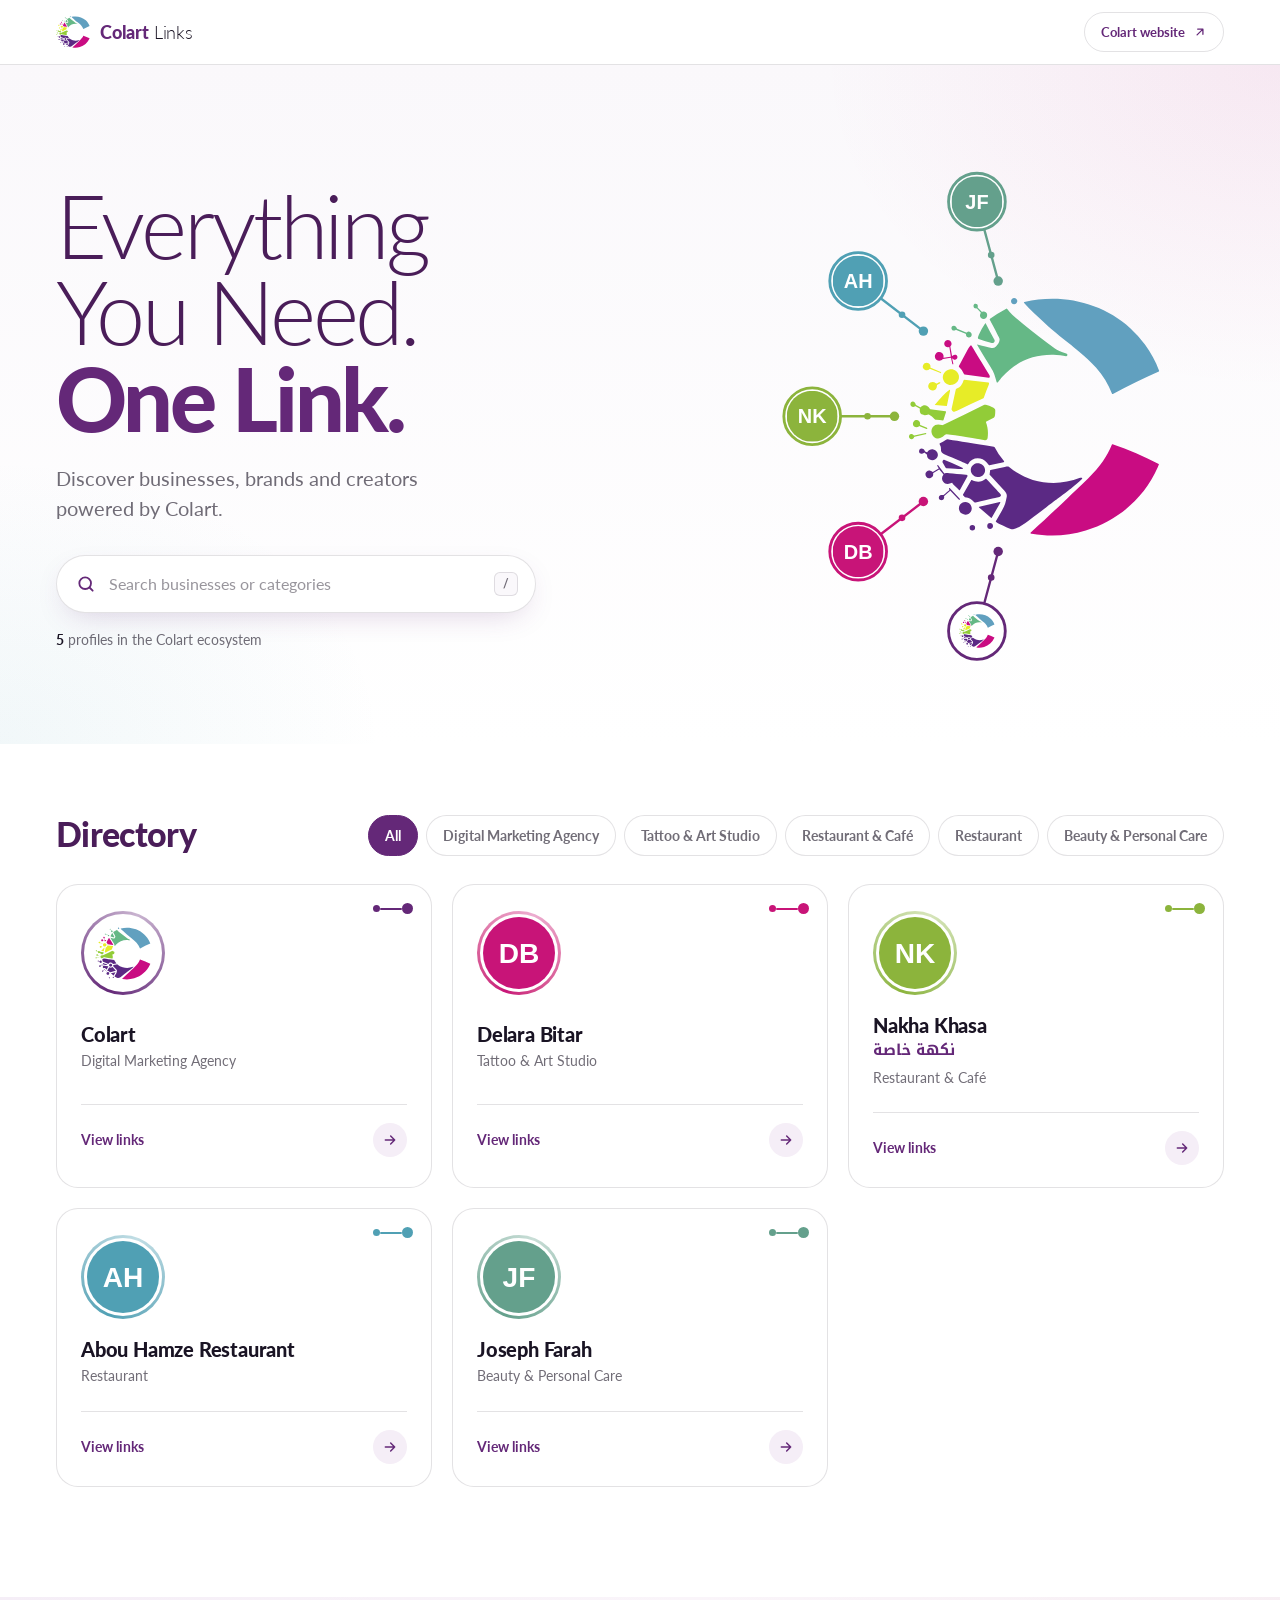
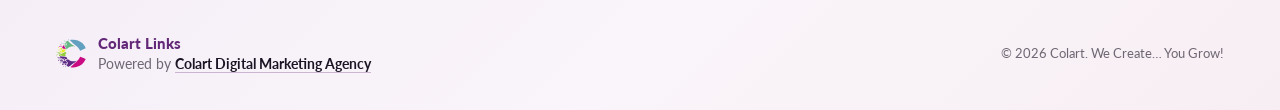
==== index.html @ f3c53eca "Add files via upload" ====
<!DOCTYPE html>
<html lang="en">
<head>
  <meta charset="UTF-8">
  <meta name="viewport" content="width=device-width, initial-scale=1, viewport-fit=cover">
  <title>Colart Links | Everything You Need. One Link.</title>
  <meta name="description" content="Discover businesses, brands and creators powered by Colart. One link for every profile in the Colart ecosystem.">
  <meta name="theme-color" content="#642878">
  <link rel="canonical" href="https://links.colartdigitalmarketingagency.com/">

  <meta property="og:type" content="website">
  <meta property="og:site_name" content="Colart Links">
  <meta property="og:title" content="Colart Links | Everything You Need. One Link.">
  <meta property="og:description" content="Discover businesses, brands and creators powered by Colart.">
  <meta property="og:url" content="https://links.colartdigitalmarketingagency.com/">
  <meta property="og:image" content="https://links.colartdigitalmarketingagency.com/assets/favicon.png">
  <meta name="twitter:card" content="summary">

  <link rel="icon" type="image/png" href="assets/favicon.png">
  <link rel="apple-touch-icon" href="assets/favicon.png">

  <link rel="preconnect" href="https://fonts.googleapis.com">
  <link rel="preconnect" href="https://fonts.gstatic.com" crossorigin>
  <link href="https://fonts.googleapis.com/css2?family=Lato:wght@300;400;700;900&family=Noto+Kufi+Arabic:wght@400;700&display=swap" rel="stylesheet">
  <link rel="stylesheet" href="links.css">
</head>
<body>

  <header class="site-header">
    <div class="wrap">
      <a class="brand" href="./" aria-label="Colart Links home">
        <img src="assets/colart-mark.svg" alt="" width="34" height="32">
        <span class="brand-name"><b>Colart</b> <span>Links</span></span>
      </a>
      <a class="header-link" href="https://colartdigitalmarketingagency.com" target="_blank" rel="noopener">
        <span><span class="long">Colart </span>website</span>
        <svg viewBox="0 0 24 24" fill="none" stroke="currentColor" stroke-width="2.2" stroke-linecap="round" stroke-linejoin="round" aria-hidden="true"><path d="M7 17 17 7M8 7h9v9"/></svg>
      </a>
    </div>
  </header>

  <main>
    <section class="hero">
      <div class="wrap">
        <div>
          <h1 class="hero-title"><span>Everything</span> <span>You Need.</span> <strong>One Link.</strong></h1>
          <p class="hero-sub">Discover businesses, brands and creators powered by Colart.</p>

          <form class="search" role="search" onsubmit="return false">
            <label for="q" class="sr-only">Search profiles</label>
            <svg viewBox="0 0 24 24" fill="none" stroke="currentColor" stroke-width="2.2" stroke-linecap="round" aria-hidden="true"><circle cx="11" cy="11" r="7"/><path d="m20 20-3.5-3.5"/></svg>
            <input id="q" type="search" placeholder="Search businesses or categories" autocomplete="off" spellcheck="false" enterkeyhint="go" aria-controls="grid">
            <kbd aria-hidden="true">/</kbd>
          </form>
          <p class="hero-count" id="count"></p>
        </div>

        <div class="eco" id="eco" aria-hidden="true"></div>
      </div>
    </section>

    <section class="directory" aria-labelledby="dir-title">
      <div class="wrap">
        <div class="dir-head">
          <h2 id="dir-title">Directory</h2>
          <div class="filters" id="filters" role="group" aria-label="Filter by category"></div>
        </div>

        <ul class="grid" id="grid"></ul>

        <div class="empty" id="empty">
          <p>No profiles match <span id="empty-term"></span>.</p>
          <p>Try a business name, a person, or a category like “Restaurant”.</p>
          <button type="button" id="clear">Show all profiles</button>
        </div>
        <p class="sr-only" role="status" aria-live="polite" id="status"></p>

        <noscript><p>Turn on JavaScript to browse the Colart Links directory.</p></noscript>
      </div>
    </section>
  </main>

  <footer class="site-footer">
    <div class="wrap">
      <div class="foot-brand">
        <img src="assets/colart-mark.svg" alt="" width="30" height="29" loading="lazy">
        <p><b>Colart Links</b>Powered by <a href="https://colartdigitalmarketingagency.com" target="_blank" rel="noopener">Colart Digital Marketing Agency</a></p>
      </div>
      <p class="foot-copy">© <span id="year">2026</span> Colart. We Create… You Grow!</p>
    </div>
  </footer>

  <script src="clients.js"></script>
  <script src="links.js"></script>
</body>
</html>
---- links.css ----
/* ===========================================
   COLART LINKS
   links.colartdigitalmarketingagency.com
   Built on the Colart brand tokens (style.css)
=========================================== */

/* 1. TOKENS & RESET ======================= */
:root {
  --purple:     #642878;
  --purple-dk:  #4a1d59;
  --magenta:    #c81478;
  --magenta-lt: #e64497;
  --teal:       #50a0b4;
  --mint:       #64a08c;
  --lime:       #8cb43c;
  --yellow:     #dcdc3c;

  --ink:      #1a1424;
  --bg:       #ffffff;
  --bg-soft:  #faf8fb;
  --tint:     #f5eef7;
  --line:     rgba(26, 20, 36, .12);
  --muted:    rgba(26, 20, 36, .62);

  --font: 'Lato', 'Noto Kufi Arabic', system-ui, -apple-system, 'Segoe UI', sans-serif;
  --ease: cubic-bezier(.2, .7, .2, 1);
  --wrap: 1240px;
  --gutter: clamp(20px, 5vw, 36px);
}

*, *::before, *::after { margin: 0; padding: 0; box-sizing: border-box; }
html { -webkit-text-size-adjust: 100%; }
body {
  font-family: var(--font);
  font-weight: 400;
  line-height: 1.55;
  color: var(--ink);
  background: var(--bg);
  -webkit-font-smoothing: antialiased;
  -moz-osx-font-smoothing: grayscale;
  min-height: 100vh;
  display: flex;
  flex-direction: column;
}
main { flex: 1; }
a { color: inherit; text-decoration: none; }
img, svg { display: block; max-width: 100%; }
button, input { font: inherit; color: inherit; }
:focus-visible { outline: 3px solid var(--magenta); outline-offset: 3px; border-radius: 6px; }
.sr-only {
  position: absolute; width: 1px; height: 1px; padding: 0; margin: -1px;
  overflow: hidden; clip: rect(0 0 0 0); white-space: nowrap; border: 0;
}
.wrap { width: 100%; max-width: var(--wrap); margin: 0 auto; padding: 0 var(--gutter); }

/* 2. HEADER =============================== */
.site-header {
  position: sticky;
  top: 0;
  z-index: 20;
  background: rgba(255, 255, 255, .88);
  backdrop-filter: blur(14px);
  -webkit-backdrop-filter: blur(14px);
  border-bottom: 1px solid var(--line);
}
.site-header .wrap {
  display: flex;
  align-items: center;
  justify-content: space-between;
  height: 64px;
}
.brand { display: inline-flex; align-items: center; gap: 10px; }
.brand img { width: 34px; height: auto; transition: transform .5s var(--ease); }
.brand:hover img { transform: rotate(-8deg) scale(1.06); }
.brand-name { font-size: 18px; letter-spacing: -.01em; line-height: 1; color: var(--purple); }
.brand-name b { font-weight: 900; }
.brand-name span { font-weight: 300; color: var(--ink); }

.header-link {
  display: inline-flex;
  align-items: center;
  gap: 8px;
  padding: 9px 16px;
  border-radius: 999px;
  border: 1px solid var(--line);
  font-size: 13px;
  font-weight: 700;
  color: var(--purple);
  transition: background .3s, color .3s, border-color .3s;
}
.header-link:hover { background: var(--purple); border-color: var(--purple); color: #fff; }
.header-link svg { width: 14px; height: 14px; }
@media (max-width: 480px) { .header-link .long { display: none; } }

/* 3. HERO ================================= */
.hero {
  position: relative;
  overflow: hidden;
  padding: clamp(44px, 8vw, 96px) 0 clamp(36px, 6vw, 72px);
  background:
    radial-gradient(60% 80% at 100% 0%, rgba(200, 20, 120, .07) 0%, transparent 60%),
    radial-gradient(50% 70% at 0% 100%, rgba(80, 160, 180, .08) 0%, transparent 60%),
    linear-gradient(180deg, var(--bg-soft) 0%, #fff 100%);
}
.hero .wrap {
  display: grid;
  grid-template-columns: 1fr;
  gap: 40px;
  align-items: center;
}
@media (min-width: 900px) {
  .hero .wrap { grid-template-columns: 1.1fr 1fr; gap: 56px; }
}

.hero-title {
  font-weight: 300;
  font-size: clamp(40px, 7.4vw, 88px);
  line-height: .98;
  letter-spacing: -.035em;
  color: var(--purple-dk);
}
.hero-title span { display: block; }
.hero-title strong { font-weight: 900; color: var(--purple); display: block; }
.hero-sub {
  margin-top: 22px;
  font-size: clamp(17px, 2.1vw, 20px);
  line-height: 1.5;
  color: var(--muted);
  max-width: 34ch;
}

/* Search */
.search {
  position: relative;
  margin-top: 32px;
  max-width: 480px;
}
.search svg {
  position: absolute;
  left: 20px; top: 50%;
  width: 20px; height: 20px;
  transform: translateY(-50%);
  color: var(--purple);
  pointer-events: none;
}
.search input {
  width: 100%;
  height: 58px;
  padding: 0 56px 0 52px;
  border-radius: 999px;
  border: 1.5px solid var(--line);
  background: #fff;
  font-size: 16px;
  box-shadow: 0 10px 30px -12px rgba(100, 40, 120, .25);
  transition: border-color .3s, box-shadow .3s;
  -webkit-appearance: none;
  appearance: none;
}
.search input::placeholder { color: rgba(26, 20, 36, .45); }
.search input:focus { outline: none; border-color: var(--purple); box-shadow: 0 0 0 4px rgba(100, 40, 120, .12); }
.search input::-webkit-search-cancel-button { display: none; }
.search kbd {
  position: absolute;
  right: 18px; top: 50%;
  transform: translateY(-50%);
  font: 700 12px/1 var(--font);
  color: var(--muted);
  border: 1px solid var(--line);
  border-radius: 6px;
  padding: 5px 8px;
  background: var(--bg-soft);
}
.search input:focus ~ kbd, .search input:not(:placeholder-shown) ~ kbd { display: none; }
@media (hover: none) { .search kbd { display: none; } .search input { padding-right: 20px; } }

.hero-count { margin-top: 16px; font-size: 14px; color: var(--muted); }
.hero-count b { color: var(--ink); }

/* Ecosystem visual (desktop only — keeps mobile light and fast) */
.eco { display: none; }
@media (min-width: 900px) {
  .eco { display: block; width: 100%; max-width: 560px; justify-self: end; }
}
.eco svg { width: 100%; height: auto; overflow: visible; }
.eco .eco-line { fill: none; stroke-width: 2.5; stroke-linecap: round; }
.eco .eco-dot { stroke: none; }
.eco .eco-node circle { fill: #fff; stroke-width: 3; transition: transform .4s var(--ease); }
.eco .eco-node text { font: 900 17px var(--font); text-anchor: middle; dominant-baseline: central; }
.eco .eco-node { cursor: pointer; transform-box: fill-box; transform-origin: center; transition: transform .4s var(--ease); }
.eco .eco-node:hover { transform: scale(1.12); }

@media (prefers-reduced-motion: no-preference) {
  .eco .eco-line { stroke-dasharray: var(--len); stroke-dashoffset: var(--len); animation: draw .9s var(--ease) forwards; animation-delay: var(--d); }
  .eco .eco-dot, .eco .eco-node { opacity: 0; animation: pop .5s var(--ease) forwards; animation-delay: calc(var(--d) + .55s); }
  .eco .eco-mark { animation: markIn 1s var(--ease) both; transform-origin: center; transform-box: fill-box; }
}
@keyframes draw { to { stroke-dashoffset: 0; } }
@keyframes pop  { from { opacity: 0; transform: scale(.4); } to { opacity: 1; transform: scale(1); } }
@keyframes markIn { from { opacity: 0; transform: rotate(-12deg) scale(.92); } to { opacity: 1; transform: none; } }

/* 4. DIRECTORY ============================ */
.directory { padding: clamp(36px, 6vw, 64px) 0 clamp(64px, 9vw, 110px); }
.dir-head {
  display: flex;
  flex-wrap: wrap;
  align-items: flex-end;
  justify-content: space-between;
  gap: 16px 24px;
  margin-bottom: 24px;
}
.dir-head h2 {
  font-size: clamp(26px, 3.4vw, 34px);
  font-weight: 900;
  letter-spacing: -.02em;
  color: var(--purple-dk);
}

/* Category filters — generated from data */
.filters {
  display: flex;
  gap: 8px;
  overflow-x: auto;
  scrollbar-width: none;
  margin: 0 calc(var(--gutter) * -1);
  padding: 4px var(--gutter);
  -webkit-mask-image: linear-gradient(90deg, transparent 0, #000 var(--gutter), #000 calc(100% - var(--gutter)), transparent 100%);
          mask-image: linear-gradient(90deg, transparent 0, #000 var(--gutter), #000 calc(100% - var(--gutter)), transparent 100%);
}
.filters::-webkit-scrollbar { display: none; }
@media (min-width: 760px) {
  .filters { margin: 0; padding: 4px 0; flex-wrap: wrap; overflow: visible; -webkit-mask-image: none; mask-image: none; }
}
.chip {
  flex: none;
  padding: 9px 16px;
  border-radius: 999px;
  border: 1px solid var(--line);
  background: #fff;
  font-size: 14px;
  font-weight: 700;
  color: var(--muted);
  cursor: pointer;
  transition: background .25s, color .25s, border-color .25s;
}
.chip:hover { color: var(--purple); border-color: rgba(100, 40, 120, .35); }
.chip[aria-pressed="true"] { background: var(--purple); border-color: var(--purple); color: #fff; }

/* Grid */
.grid {
  list-style: none;
  display: grid;
  grid-template-columns: 1fr;
  gap: 14px;
}
@media (min-width: 600px)  { .grid { grid-template-columns: repeat(2, 1fr); gap: 18px; } }
@media (min-width: 980px)  { .grid { grid-template-columns: repeat(3, 1fr); gap: 20px; } }

/* Card — horizontal on mobile, stacked on larger screens */
.card {
  --accent: var(--purple);
  position: relative;
  display: grid;
  grid-template-columns: auto 1fr auto;
  align-items: center;
  gap: 16px;
  height: 100%;
  padding: 16px 18px;
  border-radius: 22px;
  background: #fff;
  border: 1px solid var(--line);
  transition: border-color .35s, transform .35s var(--ease), box-shadow .35s;
}
.card:hover {
  border-color: var(--accent);
  transform: translateY(-3px);
  box-shadow: 0 18px 40px -22px var(--accent);
}
.card:focus-visible { outline-offset: 4px; border-radius: 22px; }

/* Connector motif from the Colart mark */
.card-node {
  position: absolute;
  top: 18px; right: 18px;
  display: none;
  align-items: center;
  gap: 0;
}
.card-node i { display: block; border-radius: 50%; background: var(--accent); }
.card-node i:nth-child(1) { width: 7px; height: 7px; }
.card-node i:nth-child(2) { width: 22px; height: 2px; border-radius: 2px; transform-origin: left; transition: width .4s var(--ease); }
.card-node i:nth-child(3) { width: 11px; height: 11px; }
.card:hover .card-node i:nth-child(2) { width: 34px; }

.avatar {
  position: relative;
  display: block;
  width: 64px; height: 64px;
  flex: none;
  border-radius: 50%;
  padding: 3px;
  background: conic-gradient(from 200deg, var(--accent), color-mix(in srgb, var(--accent) 35%, #fff), var(--accent));
}
.avatar-in {
  width: 100%; height: 100%;
  border-radius: 50%;
  border: 3px solid #fff;
  background: var(--accent);
  color: var(--accent-ink, #fff);
  display: grid;
  place-items: center;
  overflow: hidden;
  font-weight: 900;
  font-size: 20px;
  letter-spacing: -.02em;
}
.avatar-in.has-img { background: #fff; }
.avatar-in img { width: 100%; height: 100%; object-fit: cover; }
.avatar-in img.contain { width: 78%; height: 78%; object-fit: contain; }

.card-body { min-width: 0; }
.card-name, .card-cat { display: block; }
.card-name {
  font-size: 18px;
  font-weight: 900;
  line-height: 1.2;
  letter-spacing: -.01em;
  color: var(--ink);
}
.card-name-ar {
  display: table;
  margin-top: 2px;
  font-family: 'Noto Kufi Arabic', var(--font);
  font-weight: 700;
  font-size: 15px;
  color: var(--purple);
}
.card-cat { margin-top: 4px; font-size: 14px; color: var(--muted); }

.card-cta {
  display: inline-flex;
  align-items: center;
  gap: 8px;
  font-size: 14px;
  font-weight: 700;
  color: var(--purple);
  white-space: nowrap;
}
.card-cta svg { width: 16px; height: 16px; transition: transform .35s var(--ease); }
.card:hover .card-cta { color: var(--magenta); }
.card:hover .card-cta svg { transform: translateX(4px); }
.card-cta .lbl { display: none; }
.card-cta .arrow-wrap {
  width: 40px; height: 40px;
  border-radius: 50%;
  display: grid; place-items: center;
  background: var(--tint);
  transition: background .3s, color .3s;
}
.card:hover .arrow-wrap { background: var(--purple); color: #fff; }

@media (min-width: 600px) {
  .card {
    grid-template-columns: 1fr;
    align-items: start;
    gap: 18px;
    padding: 26px 24px 22px;
  }
  .card-node { display: inline-flex; }
  .avatar { width: 84px; height: 84px; }
  .avatar-in { font-size: 26px; }
  .card-name { font-size: 20px; }
  .card-cta { margin-top: 6px; padding-top: 18px; border-top: 1px solid var(--line); width: 100%; justify-content: space-between; }
  .card-cta .lbl { display: inline; }
  .card-cta .arrow-wrap { width: 34px; height: 34px; }
}

/* Empty state */
.empty {
  display: none;
  text-align: center;
  padding: 56px 20px;
  border: 1.5px dashed rgba(100, 40, 120, .25);
  border-radius: 22px;
  background: var(--bg-soft);
}
.empty.show { display: block; }
.empty p { font-size: 17px; color: var(--ink); }
.empty p + p { margin-top: 6px; font-size: 15px; color: var(--muted); }
.empty button {
  margin-top: 20px;
  padding: 11px 22px;
  border: 0;
  border-radius: 999px;
  background: var(--purple);
  color: #fff;
  font-weight: 700;
  font-size: 14px;
  cursor: pointer;
  transition: background .3s;
}
.empty button:hover { background: var(--magenta); }

/* 5. FOOTER =============================== */
.site-footer {
  background: linear-gradient(135deg, #f5eef7 0%, #faf5fa 50%, #f7eef3 100%);
  padding: 36px 0;
}
.site-footer .wrap {
  display: flex;
  flex-wrap: wrap;
  align-items: center;
  justify-content: space-between;
  gap: 14px 24px;
}
.foot-brand { display: flex; align-items: center; gap: 12px; }
.foot-brand img { width: 30px; }
.foot-brand p { font-size: 14px; color: var(--muted); line-height: 1.4; }
.foot-brand p b { display: block; font-size: 15px; font-weight: 900; color: var(--purple); }
.foot-brand a { color: var(--ink); font-weight: 700; border-bottom: 1px solid rgba(100, 40, 120, .3); transition: color .3s, border-color .3s; }
.foot-brand a:hover { color: var(--magenta); border-color: var(--magenta); }
.foot-copy { font-size: 13px; color: var(--muted); }

/* 6. 404 PAGE ============================ */
.notfound {
  display: grid;
  place-items: center;
  padding: clamp(48px, 10vw, 110px) var(--gutter);
  background: var(--bg-soft);
  text-align: center;
}
.notfound h1 { margin-top: 22px; font-size: clamp(26px, 6vw, 34px); font-weight: 900; letter-spacing: -.02em; line-height: 1.15; }
.notfound p { margin-top: 8px; color: var(--muted); }
.back {
  display: inline-flex;
  align-items: center;
  gap: 8px;
  margin-top: 28px;
  font-size: 14px;
  font-weight: 700;
  color: var(--purple);
}
.back svg { width: 16px; height: 16px; transition: transform .3s var(--ease); }
.back:hover { color: var(--magenta); }
.back:hover svg { transform: translateX(-4px); }

@media (prefers-reduced-motion: reduce) {
  *, *::before, *::after { transition: none !important; animation: none !important; }
}
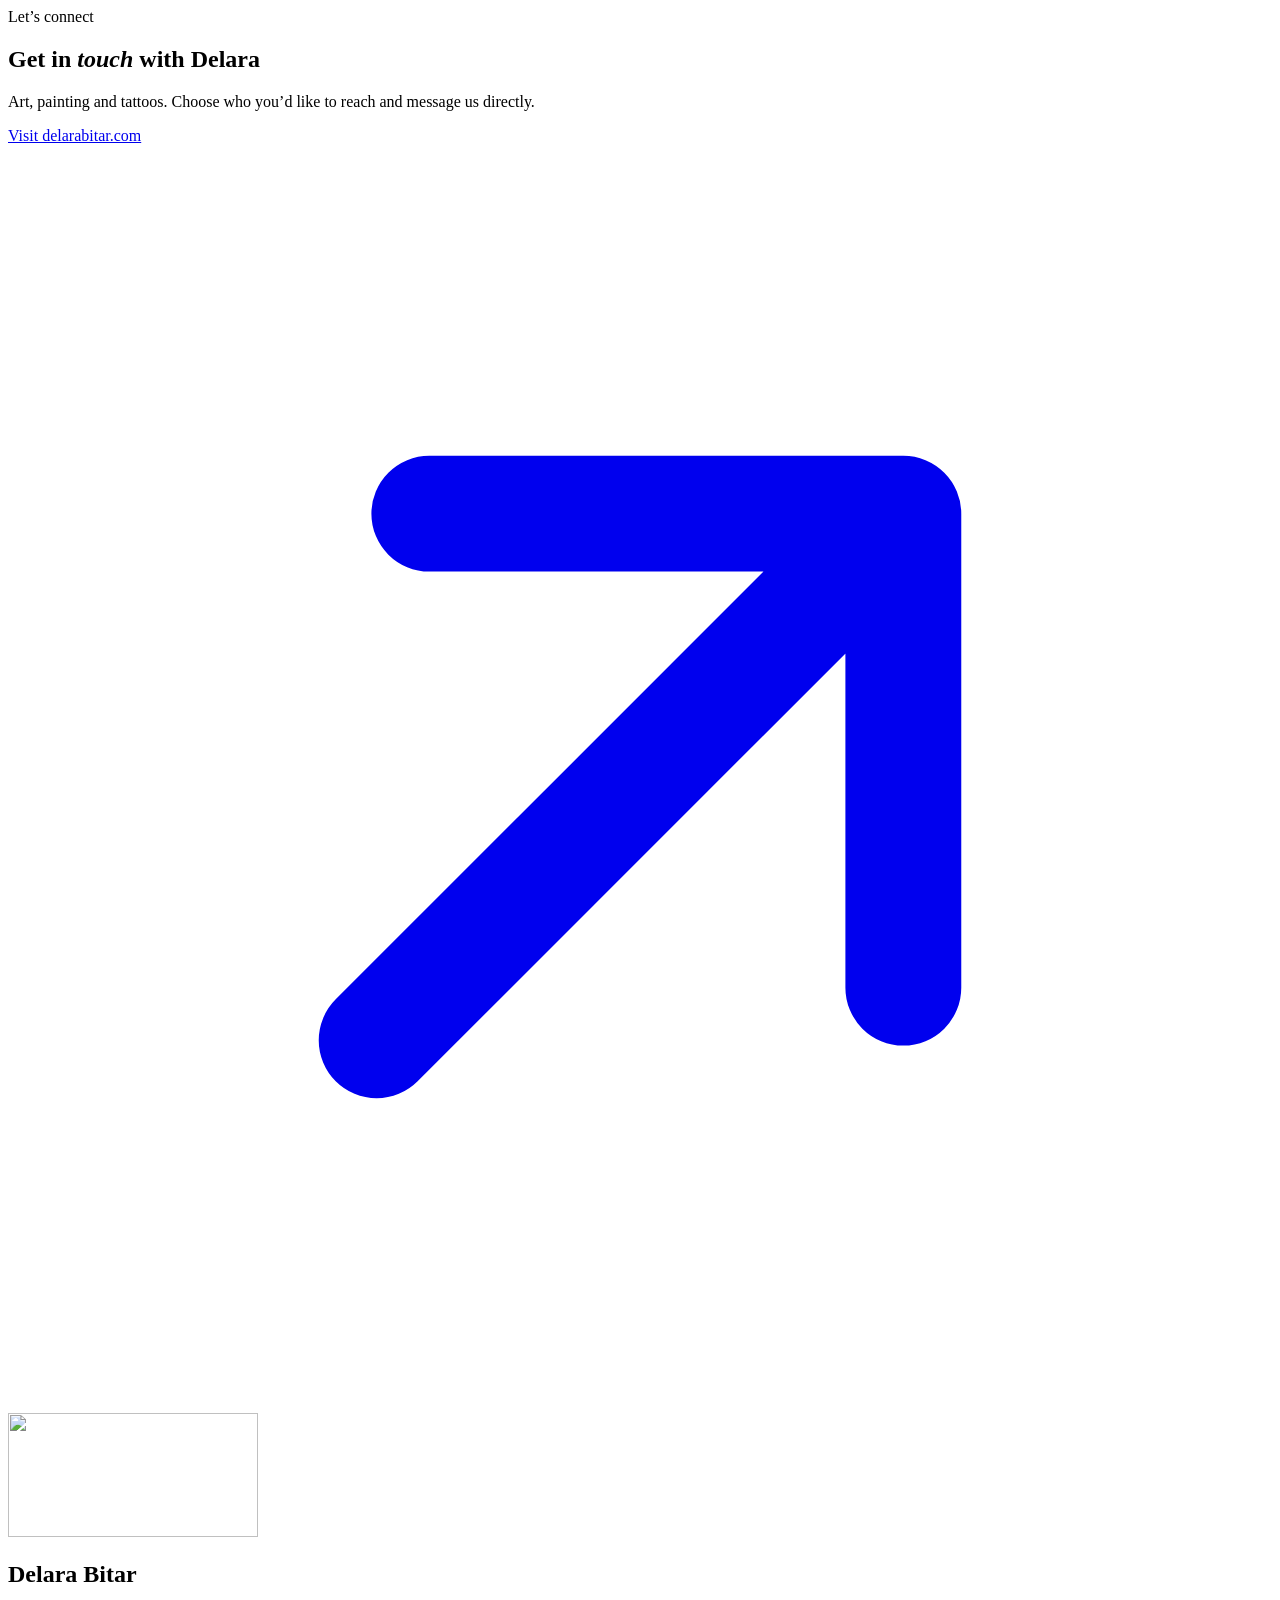
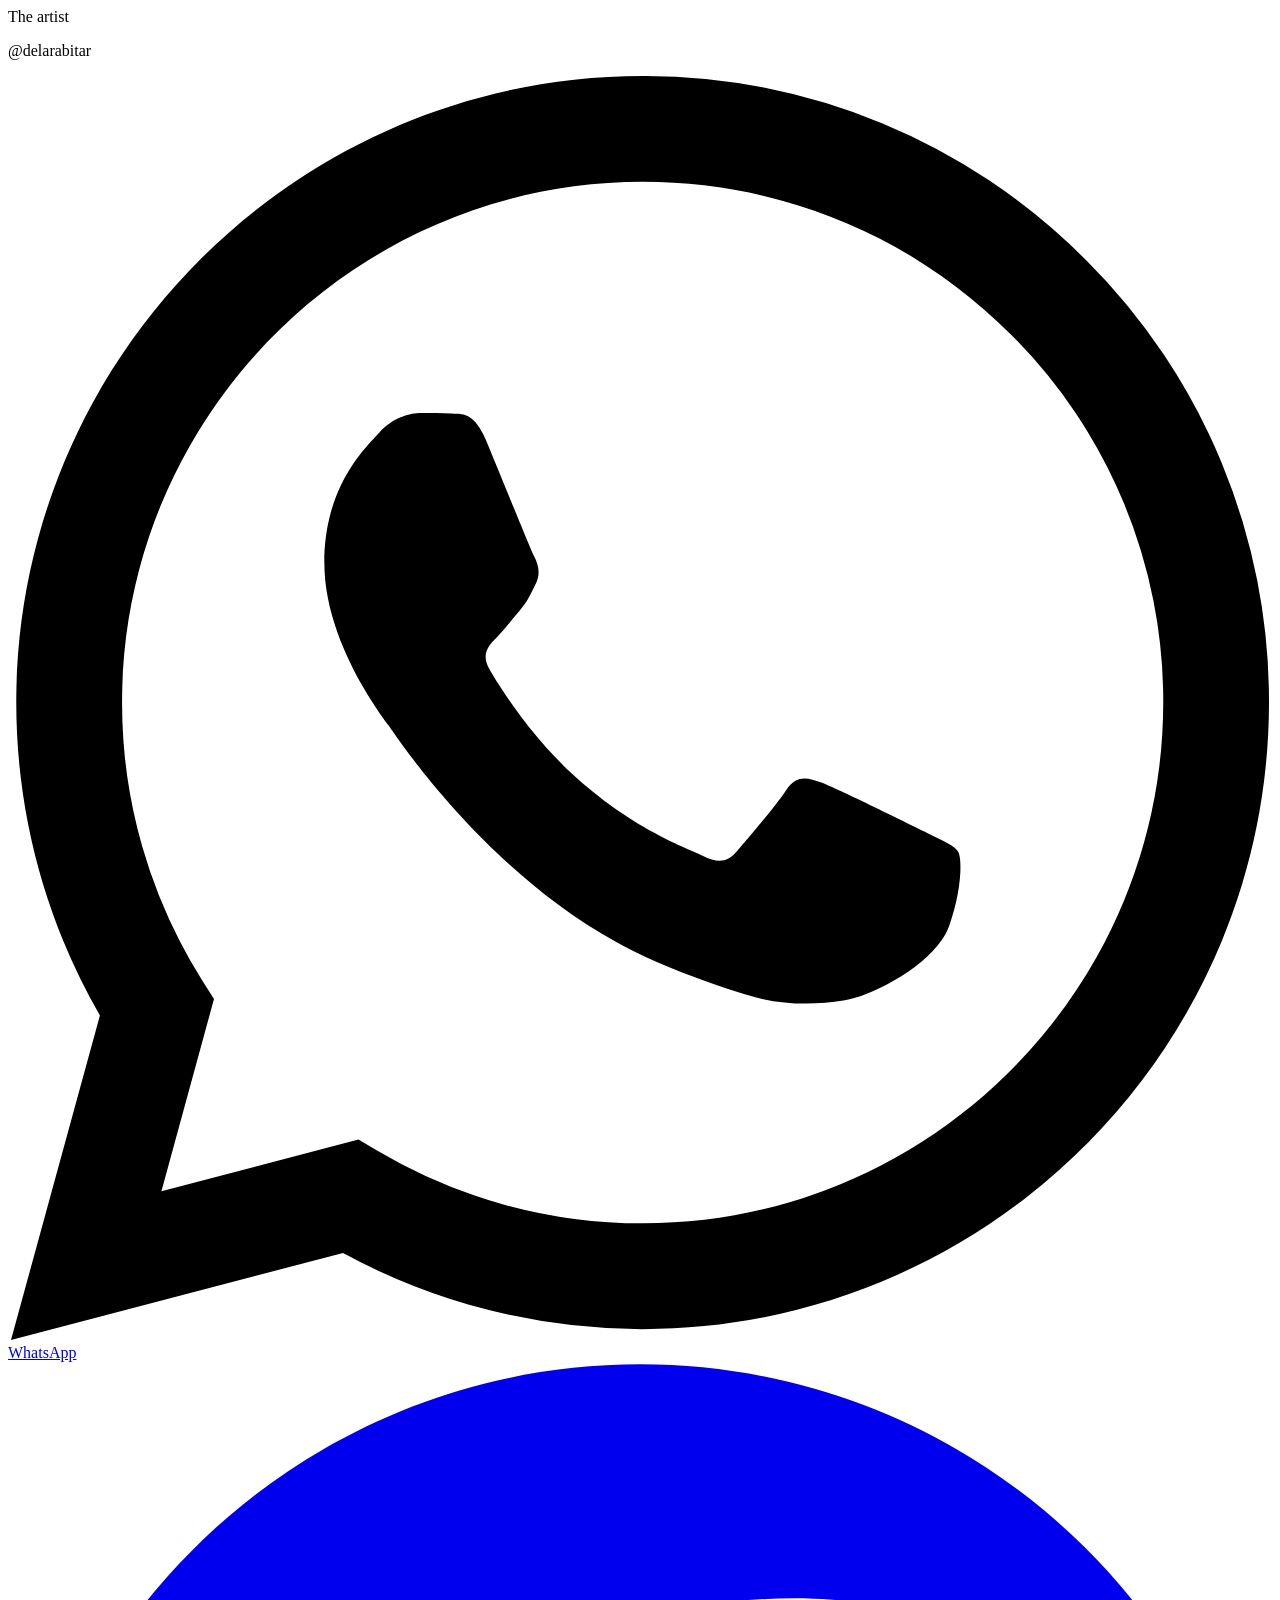
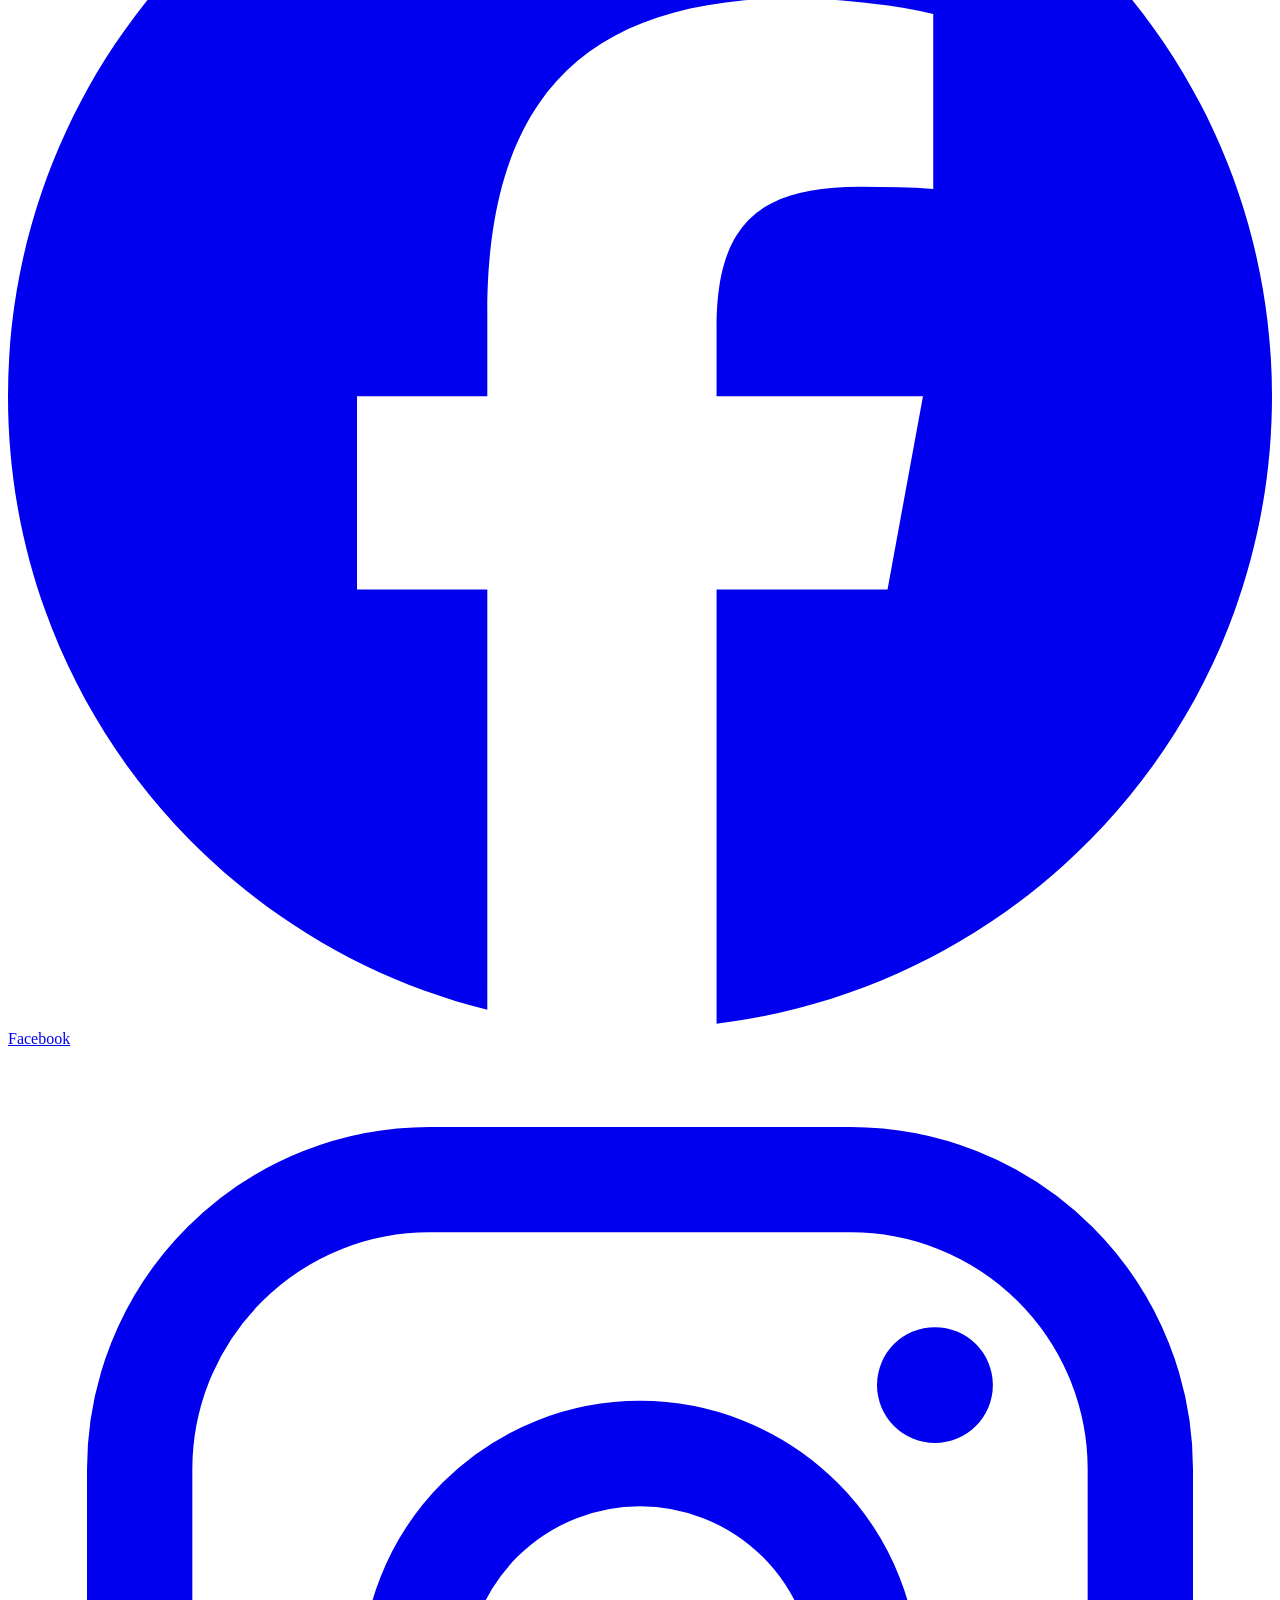
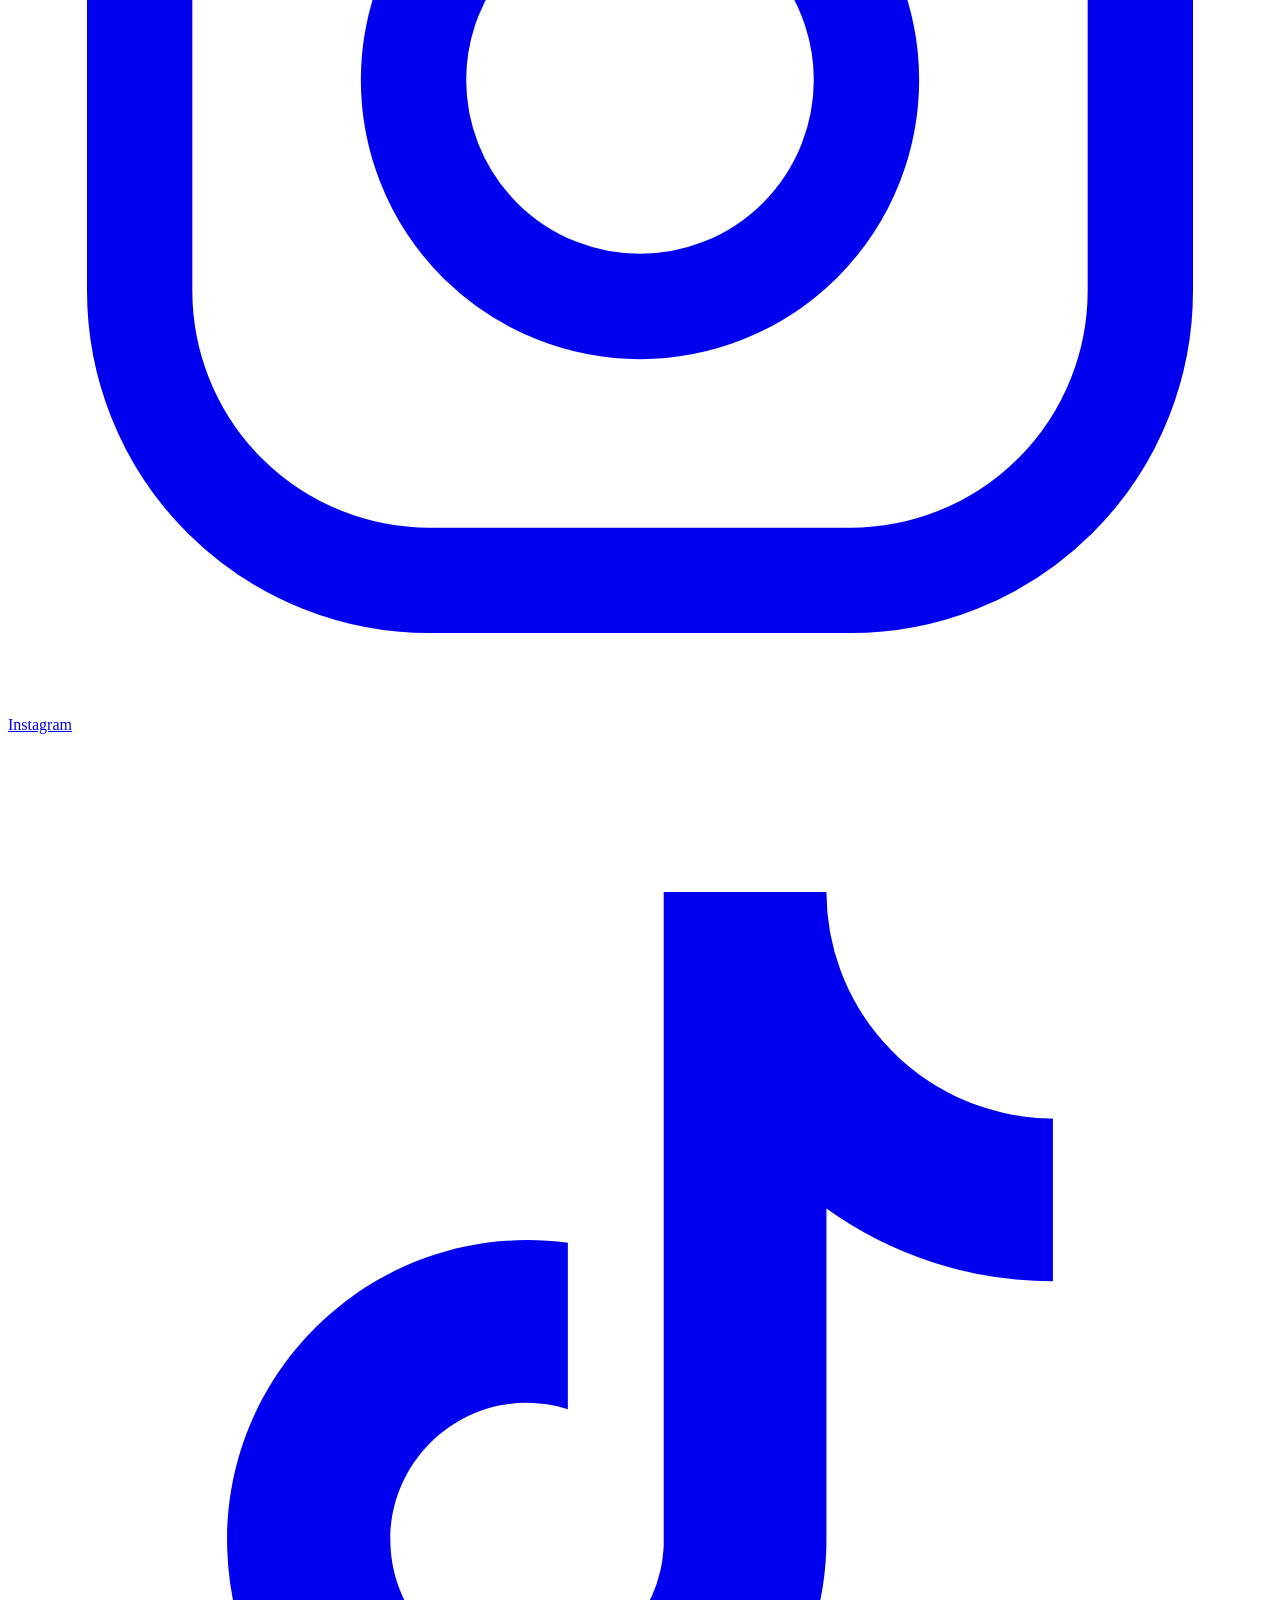
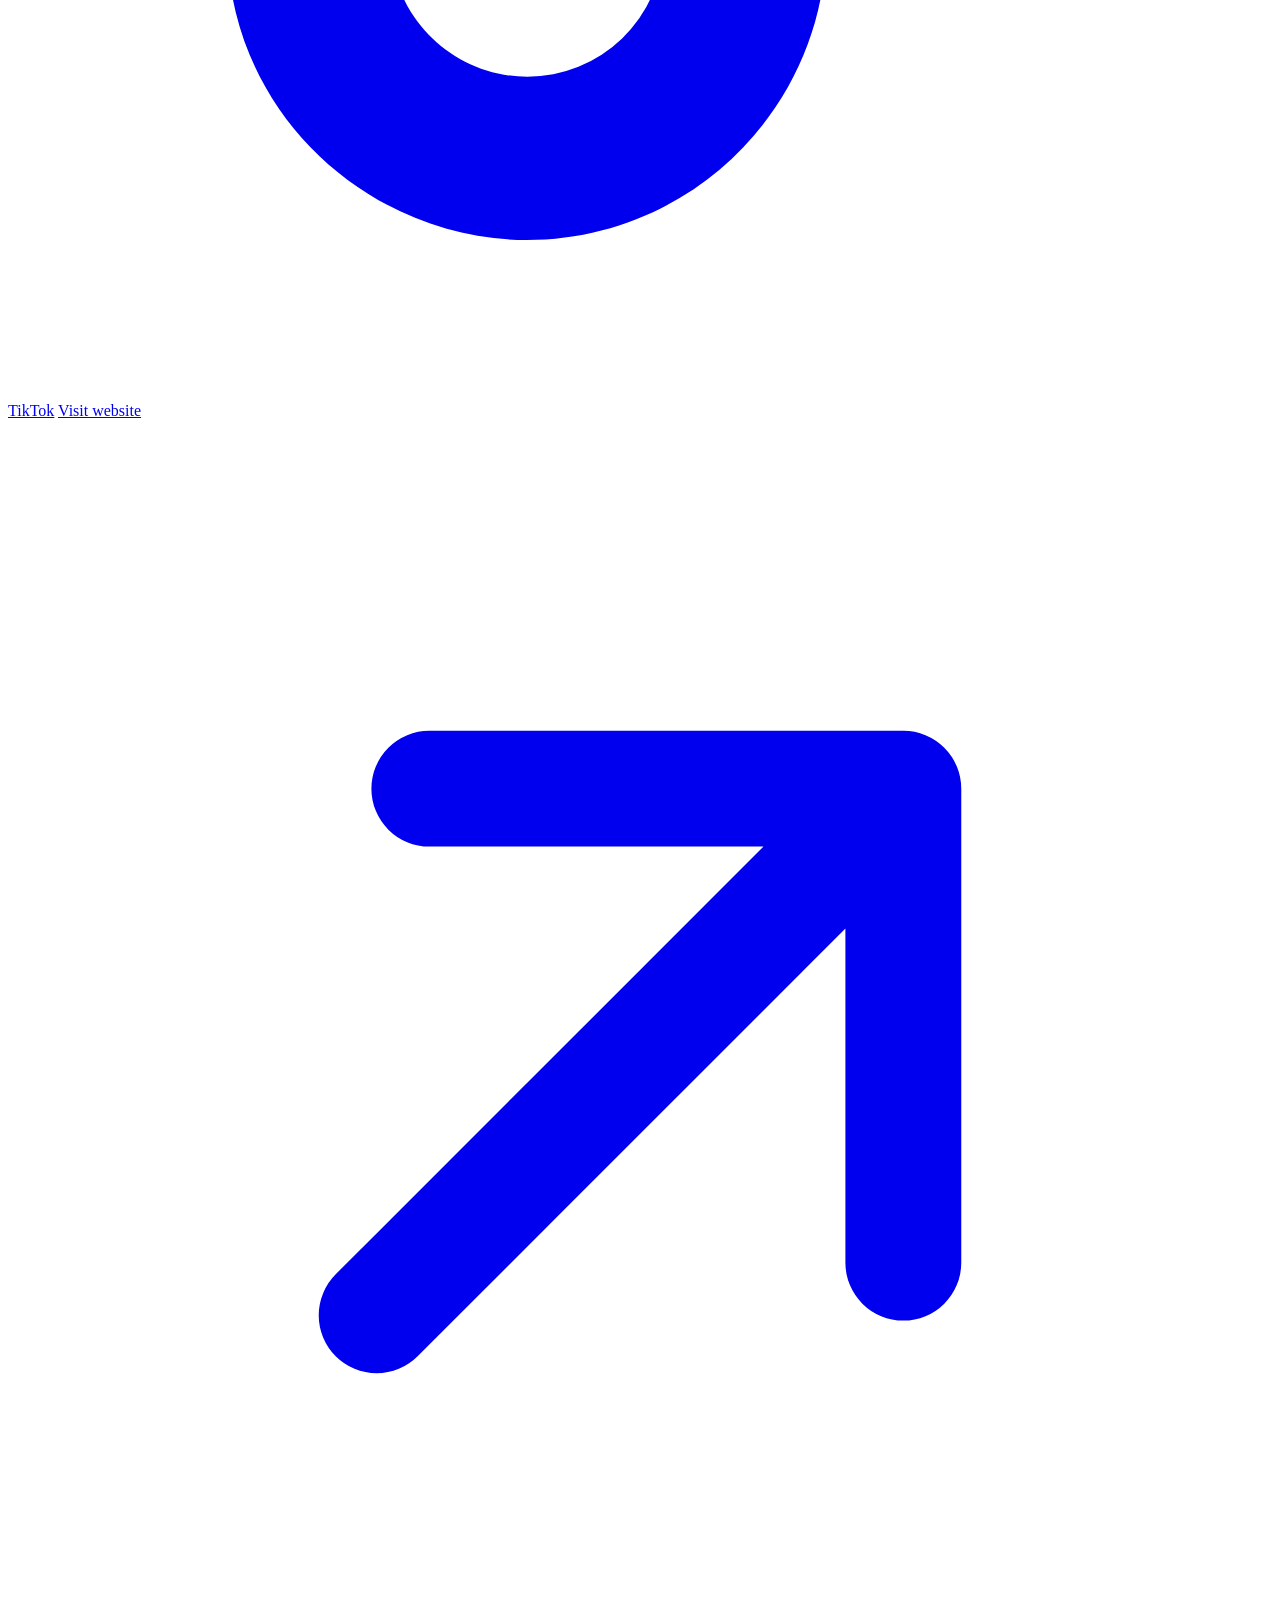
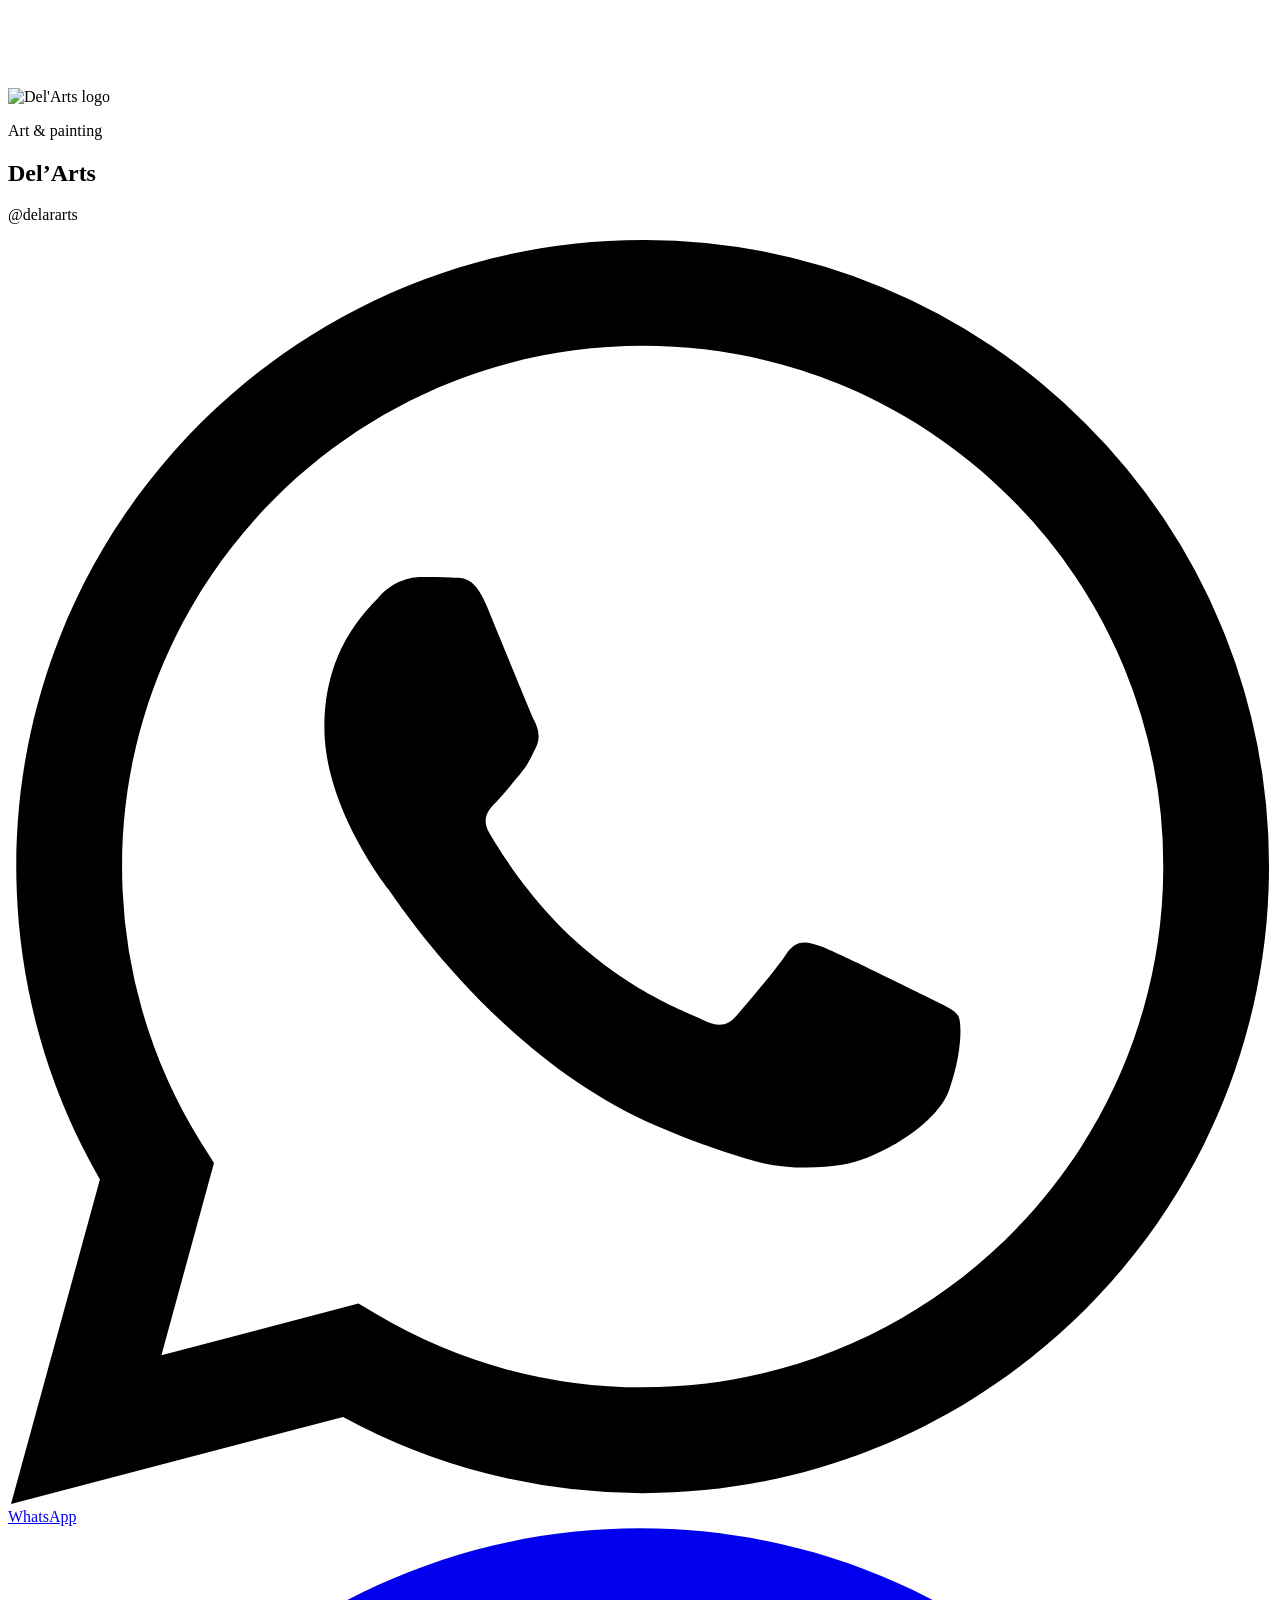
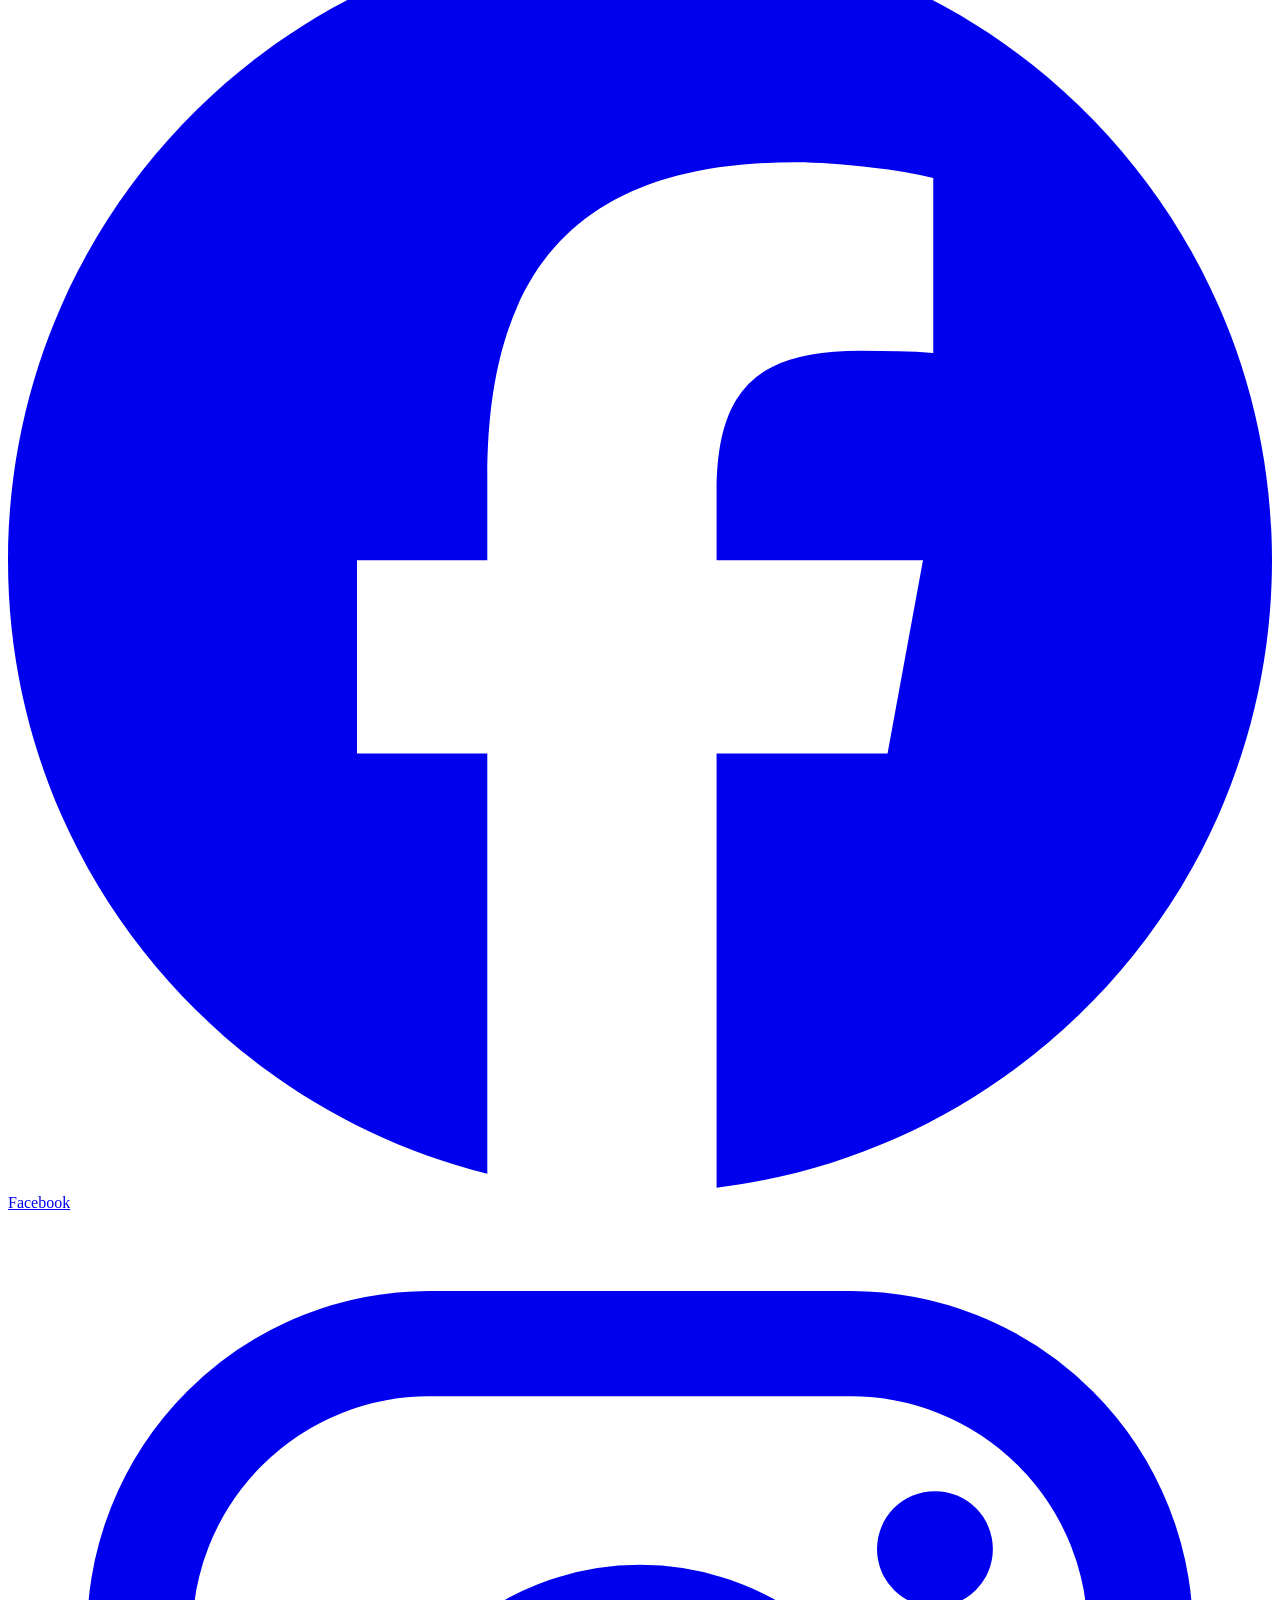
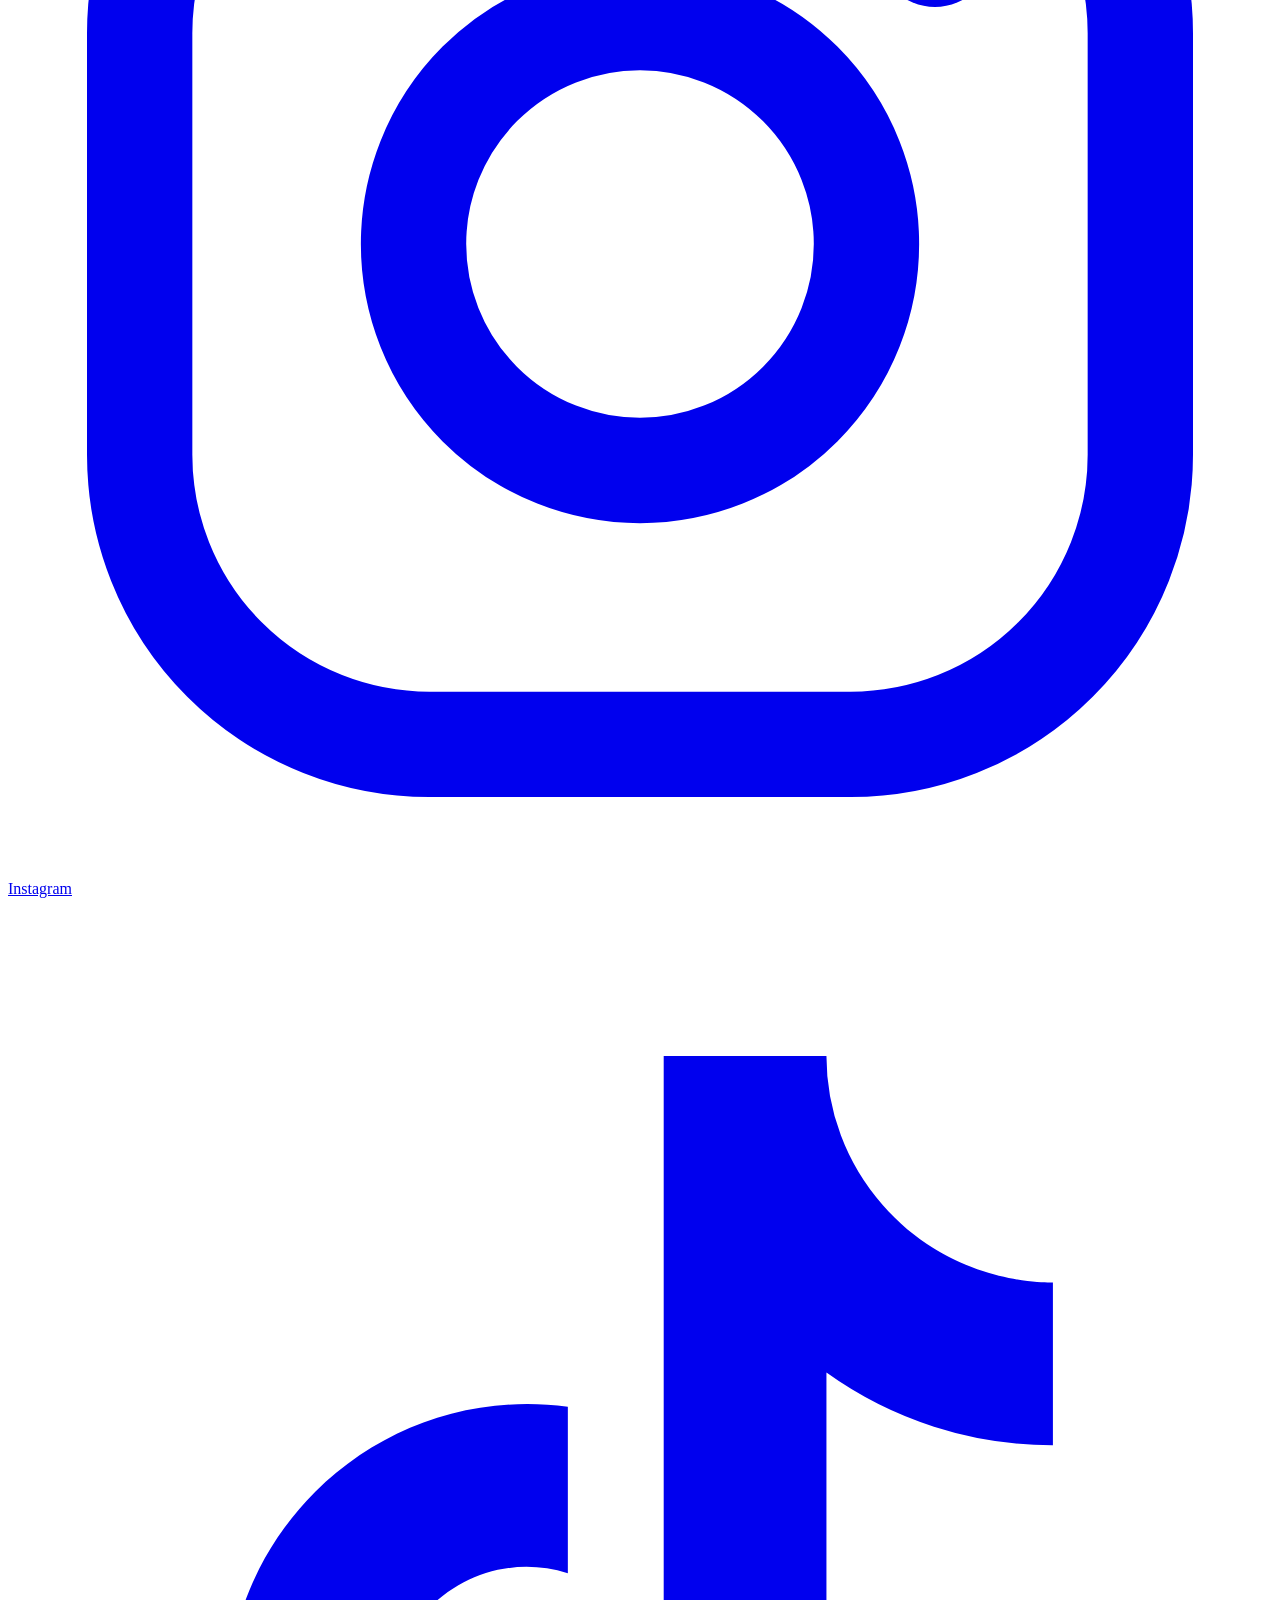
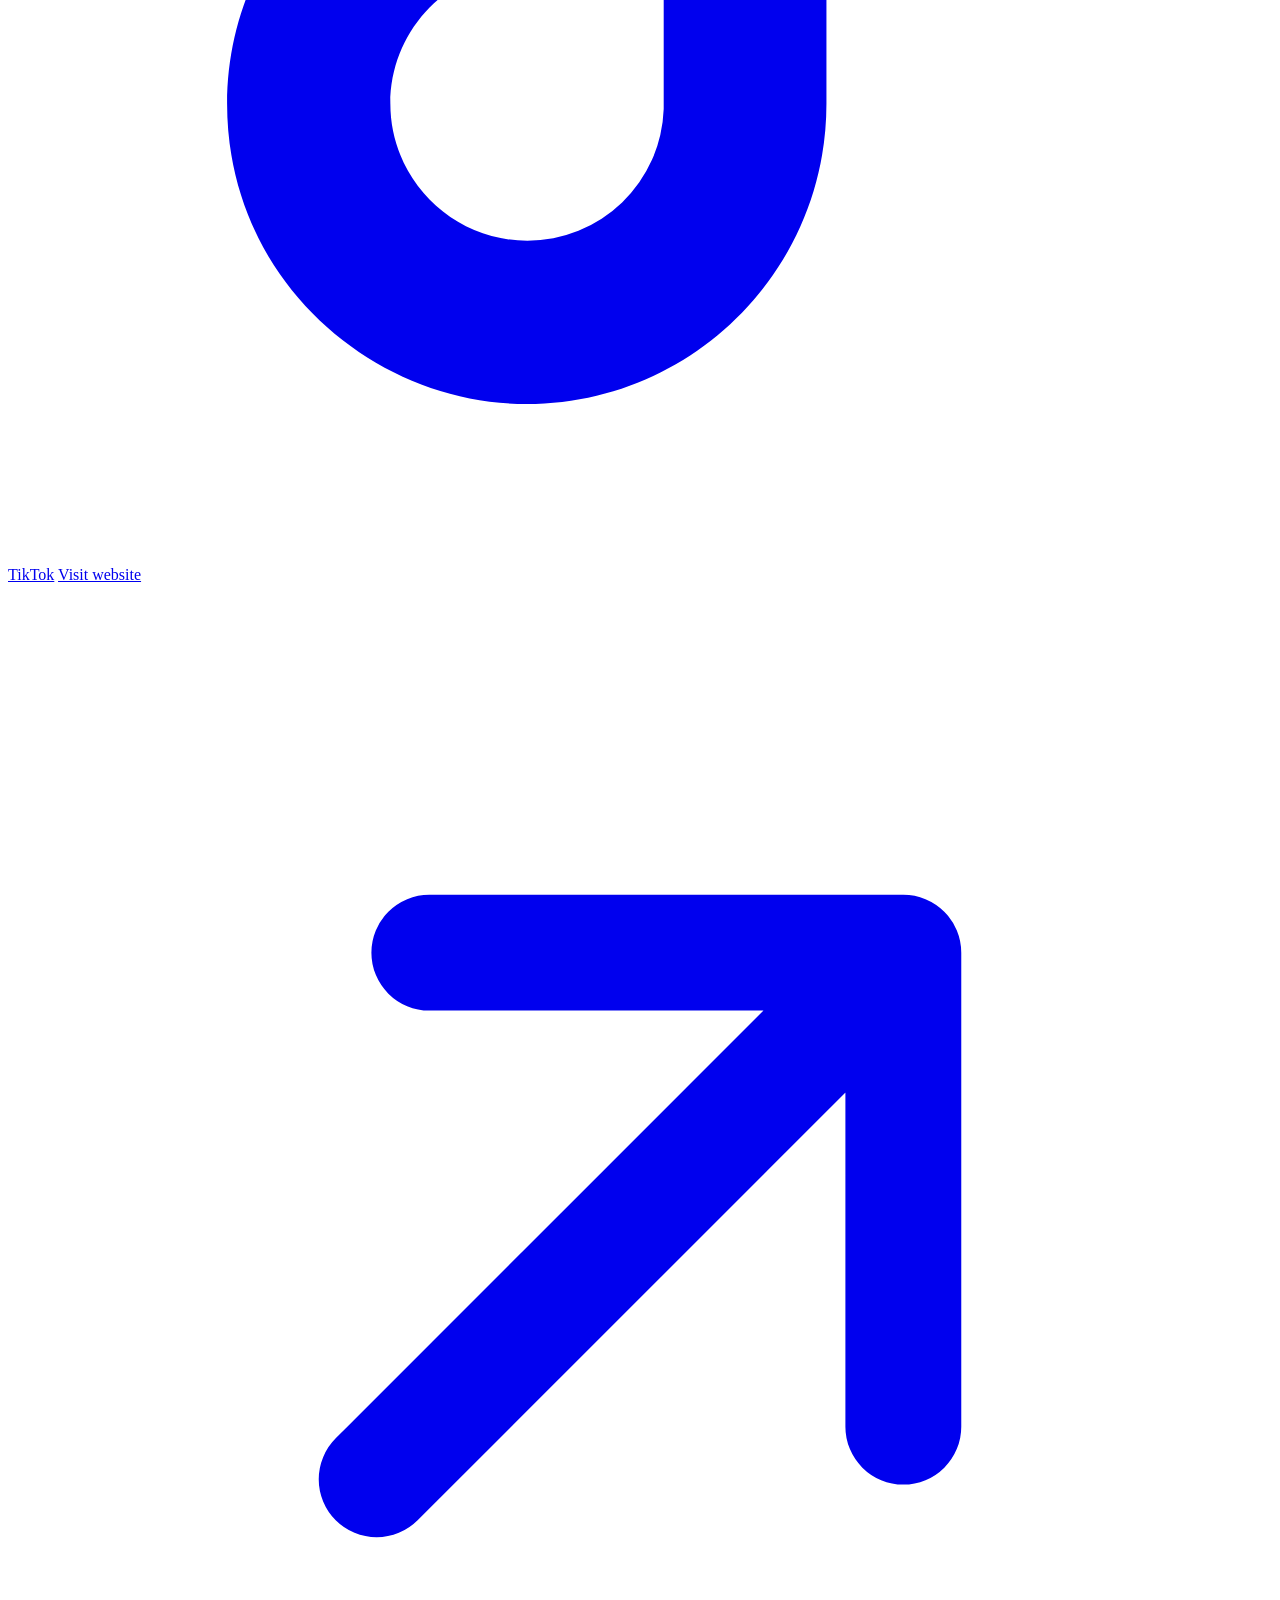
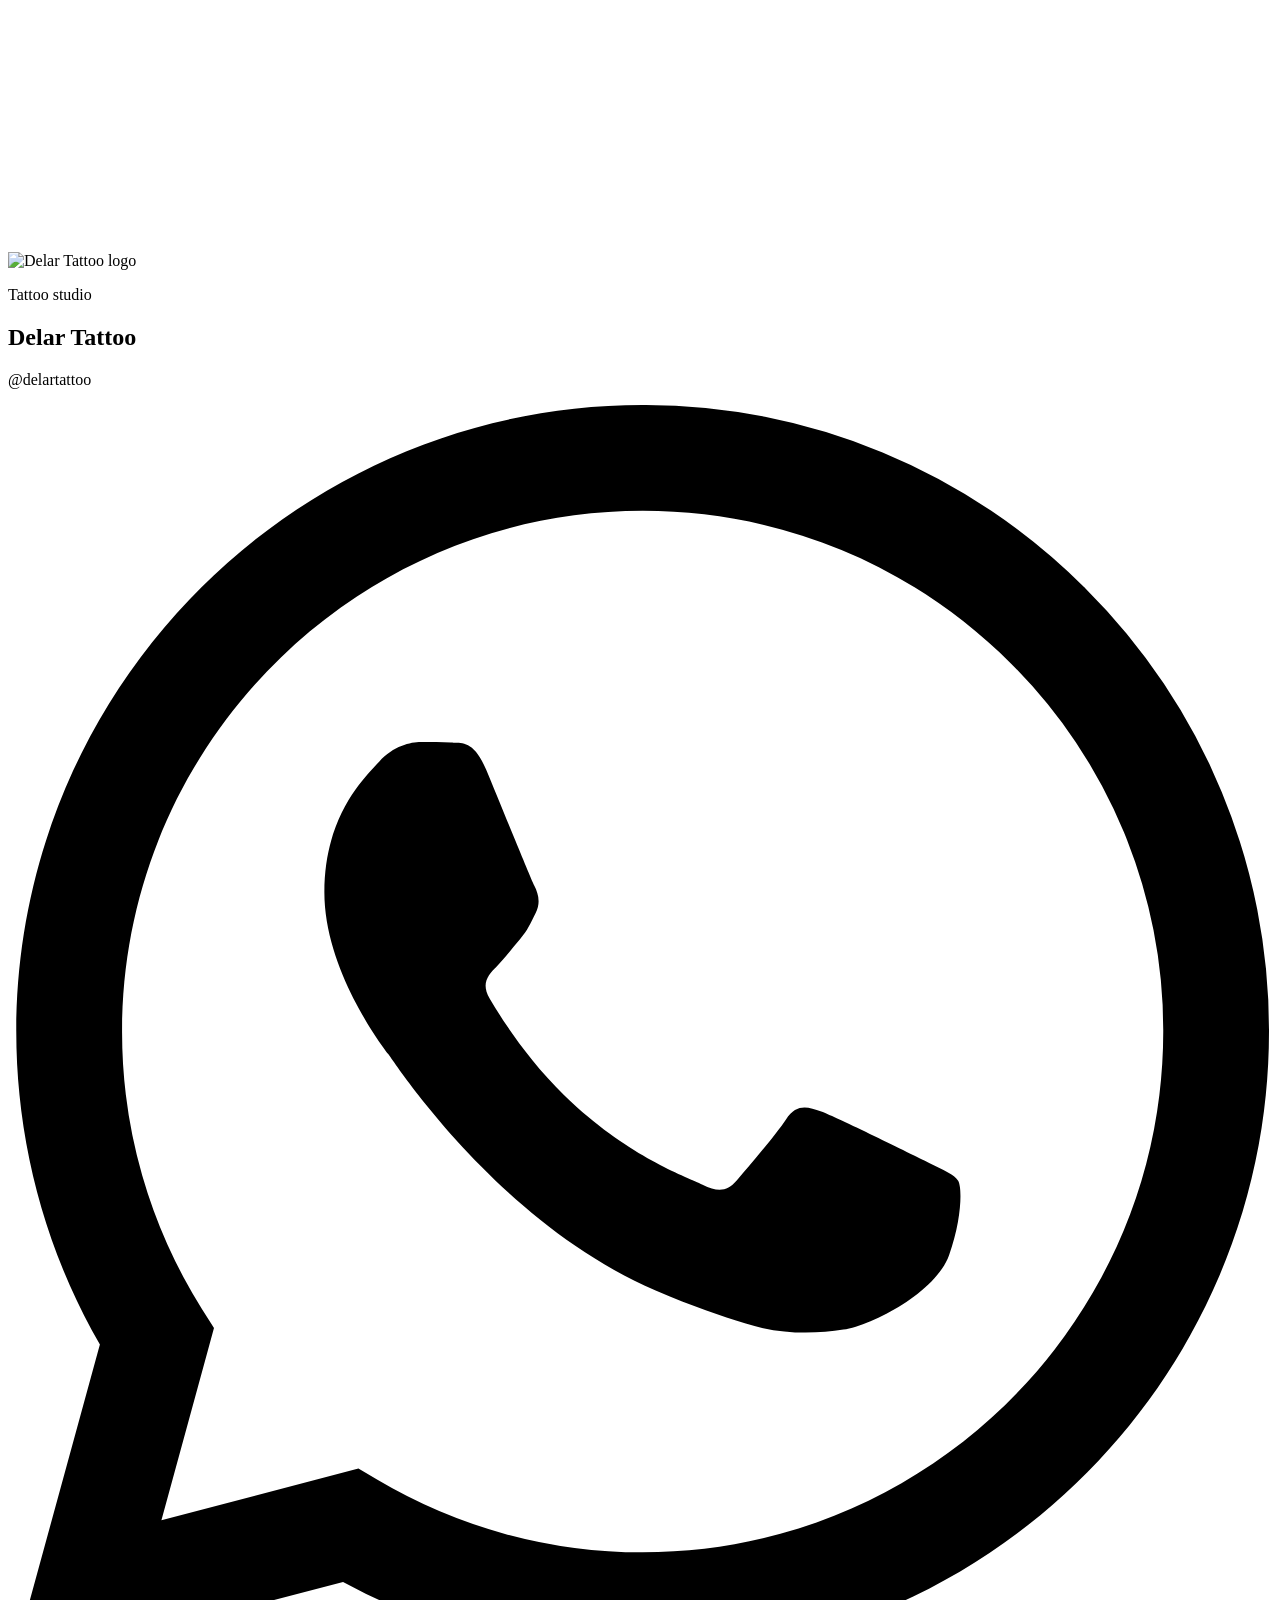
==== commit 6f3c02f1: "Revise index.html for Delara Bitar branding Updated the HTML structure to reflect new contact inform" ====
--- a/index.html
+++ b/index.html
@@ -3,94 +3,108 @@
 <head>
   <meta charset="UTF-8">
   <meta name="viewport" content="width=device-width, initial-scale=1, viewport-fit=cover">
-  <title>Colart Links | Everything You Need. One Link.</title>
-  <meta name="description" content="Discover businesses, brands and creators powered by Colart. One link for every profile in the Colart ecosystem.">
-  <meta name="theme-color" content="#642878">
-  <link rel="canonical" href="https://links.colartdigitalmarketingagency.com/">
+  <title>Contact Delara Bitar | Del’Arts &amp; Delar Tattoo</title>
+  <meta name="description" content="Contact Delara Bitar, Del’Arts and Delar Tattoo on WhatsApp, Facebook, Instagram and TikTok.">
+  <meta name="theme-color" content="#FED606">
+  <link rel="canonical" href="https://contact.delarabitar.com/">
 
   <meta property="og:type" content="website">
-  <meta property="og:site_name" content="Colart Links">
-  <meta property="og:title" content="Colart Links | Everything You Need. One Link.">
-  <meta property="og:description" content="Discover businesses, brands and creators powered by Colart.">
-  <meta property="og:url" content="https://links.colartdigitalmarketingagency.com/">
-  <meta property="og:image" content="https://links.colartdigitalmarketingagency.com/assets/favicon.png">
-  <meta name="twitter:card" content="summary">
+  <meta property="og:title" content="Contact Delara Bitar">
+  <meta property="og:description" content="Delara Bitar · Del’Arts · Delar Tattoo: all contacts in one place.">
+  <meta property="og:url" content="https://contact.delarabitar.com/">
+  <meta property="og:image" content="https://contact.delarabitar.com/assets/favicon.png">
 
   <link rel="icon" type="image/png" href="assets/favicon.png">
   <link rel="apple-touch-icon" href="assets/favicon.png">
 
   <link rel="preconnect" href="https://fonts.googleapis.com">
   <link rel="preconnect" href="https://fonts.gstatic.com" crossorigin>
-  <link href="https://fonts.googleapis.com/css2?family=Lato:wght@300;400;700;900&family=Noto+Kufi+Arabic:wght@400;700&display=swap" rel="stylesheet">
-  <link rel="stylesheet" href="links.css">
+  <link href="https://fonts.googleapis.com/css2?family=Caveat:wght@600&family=DM+Sans:wght@400;500;700&family=Playfair+Display:ital,wght@0,700;0,900;1,900&display=swap" rel="stylesheet">
+  <link rel="stylesheet" href="style.css">
 </head>
 <body>
 
-  <header class="site-header">
-    <div class="wrap">
-      <a class="brand" href="./" aria-label="Colart Links home">
-        <img src="assets/colart-mark.svg" alt="" width="34" height="32">
-        <span class="brand-name"><b>Colart</b> <span>Links</span></span>
-      </a>
-      <a class="header-link" href="https://colartdigitalmarketingagency.com" target="_blank" rel="noopener">
-        <span><span class="long">Colart </span>website</span>
-        <svg viewBox="0 0 24 24" fill="none" stroke="currentColor" stroke-width="2.2" stroke-linecap="round" stroke-linejoin="round" aria-hidden="true"><path d="M7 17 17 7M8 7h9v9"/></svg>
-      </a>
-    </div>
-  </header>
-
   <main>
-    <section class="hero">
-      <div class="wrap">
-        <div>
-          <h1 class="hero-title"><span>Everything</span> <span>You Need.</span> <strong>One Link.</strong></h1>
-          <p class="hero-sub">Discover businesses, brands and creators powered by Colart.</p>
-
-          <form class="search" role="search" onsubmit="return false">
-            <label for="q" class="sr-only">Search profiles</label>
-            <svg viewBox="0 0 24 24" fill="none" stroke="currentColor" stroke-width="2.2" stroke-linecap="round" aria-hidden="true"><circle cx="11" cy="11" r="7"/><path d="m20 20-3.5-3.5"/></svg>
-            <input id="q" type="search" placeholder="Search businesses or categories" autocomplete="off" spellcheck="false" enterkeyhint="go" aria-controls="grid">
-            <kbd aria-hidden="true">/</kbd>
-          </form>
-          <p class="hero-count" id="count"></p>
-        </div>
-
-        <div class="eco" id="eco" aria-hidden="true"></div>
+    <section class="ct-hero">
+      <div class="ct-hero-content">
+        <span class="ct-hero-eyebrow">Let’s connect</span>
+        <h1 class="ct-hero-title">Get in <em>touch</em> with <span class="accent-yellow">Delara</span></h1>
+        <p class="ct-hero-subtitle">Art, painting and tattoos. Choose who you’d like to reach and message us directly.</p>
+        <a class="site-btn" href="https://www.delarabitar.com/" target="_blank" rel="noopener">Visit delarabitar.com <svg viewBox="0 0 24 24" fill="none" stroke="currentColor" stroke-width="2.2" stroke-linecap="round" stroke-linejoin="round" aria-hidden="true"><path d="M7 17 17 7M8 7h9v9"/></svg></a>
       </div>
     </section>
 
-    <section class="directory" aria-labelledby="dir-title">
-      <div class="wrap">
-        <div class="dir-head">
-          <h2 id="dir-title">Directory</h2>
-          <div class="filters" id="filters" role="group" aria-label="Filter by category"></div>
-        </div>
+    <section class="ct-cards" aria-label="Contacts">
+      <div class="ct-grid">
+        <article class="card card--delara">
+          <div class="card-media card-media--logo"><img src="assets/delara-bitar-logo.svg" alt="" width="250" height="124"></div>
+          <h2 class="sr-only">Delara Bitar</h2>
+          <p class="card-script">The artist</p>
+          <p class="card-handle">@delarabitar</p>
 
-        <ul class="grid" id="grid"></ul>
+          <div class="card-actions">
+            <a class="btn-wa" href="https://wa.me/9613341253" target="_blank" rel="noopener" aria-label="WhatsApp Delara Bitar"><svg viewBox="0 0 24 24" aria-hidden="true"><path d="M17.472 14.382c-.297-.149-1.758-.867-2.03-.967-.273-.099-.471-.148-.67.15-.197.297-.767.966-.94 1.164-.173.199-.347.223-.644.075-.297-.15-1.255-.463-2.39-1.475-.883-.788-1.48-1.761-1.653-2.059-.173-.297-.018-.458.13-.606.134-.133.298-.347.446-.52.149-.174.198-.298.298-.497.099-.198.05-.371-.025-.52-.075-.149-.669-1.612-.916-2.207-.242-.579-.487-.5-.669-.51-.173-.008-.371-.01-.57-.01-.198 0-.52.074-.792.372-.272.297-1.04 1.016-1.04 2.479 0 1.462 1.065 2.875 1.213 3.074.149.198 2.096 3.2 5.077 4.487.709.306 1.262.489 1.694.625.712.227 1.36.195 1.871.118.571-.085 1.758-.719 2.006-1.413.248-.694.248-1.289.173-1.413-.074-.124-.272-.198-.57-.347m-5.421 7.403h-.004a9.87 9.87 0 01-5.031-1.378l-.361-.214-3.741.982.998-3.648-.235-.374a9.86 9.86 0 01-1.51-5.26c.001-5.45 4.436-9.884 9.888-9.884 2.64 0 5.122 1.03 6.988 2.898a9.825 9.825 0 012.893 6.994c-.003 5.45-4.437 9.884-9.885 9.884m8.413-18.297A11.815 11.815 0 0012.05 0C5.495 0 .16 5.335.157 11.892c0 2.096.547 4.142 1.588 5.945L.057 24l6.305-1.654a11.882 11.882 0 005.683 1.448h.005c6.554 0 11.89-5.335 11.893-11.893a11.821 11.821 0 00-3.48-8.413z"/></svg>WhatsApp</a>
+            <a class="btn-social" href="https://www.facebook.com/delarabitar" target="_blank" rel="noopener" aria-label="Delara Bitar on Facebook"><svg viewBox="0 0 24 24" fill="currentColor" aria-hidden="true"><path d="M9.101 23.691v-7.98H6.627v-3.667h2.474v-1.58c0-4.085 1.848-5.978 5.858-5.978.401 0 .955.042 1.468.103a8.68 8.68 0 0 1 1.141.195v3.325a8.623 8.623 0 0 0-.653-.036 26.805 26.805 0 0 0-.733-.009c-.707 0-1.259.096-1.675.309a1.686 1.686 0 0 0-.679.622c-.258.42-.374.995-.374 1.752v1.297h3.919l-.386 2.103-.287 1.564h-3.246v8.245C19.396 23.238 24 18.179 24 12.044c0-6.627-5.373-12-12-12s-12 5.373-12 12c0 5.628 3.874 10.35 9.101 11.647Z"/></svg>Facebook</a>
+            <a class="btn-social" href="https://www.instagram.com/delarabitar" target="_blank" rel="noopener" aria-label="Delara Bitar on Instagram"><svg viewBox="0 0 24 24" fill="none" stroke="currentColor" stroke-width="2" stroke-linecap="round" stroke-linejoin="round" aria-hidden="true"><rect x="2.5" y="2.5" width="19" height="19" rx="5.5"/><circle cx="12" cy="12" r="4.3"/><circle cx="17.6" cy="6.4" r="1.1" fill="currentColor" stroke="none"/></svg>Instagram</a>
+            <a class="btn-social" href="https://www.tiktok.com/@delarabitar" target="_blank" rel="noopener" aria-label="Delara Bitar on TikTok"><svg viewBox="0 0 24 24" fill="currentColor" aria-hidden="true"><path d="M16.6 5.82A4.28 4.28 0 0 1 15.54 3h-3.09v12.4a2.59 2.59 0 0 1-2.59 2.5c-1.42 0-2.6-1.16-2.6-2.6 0-1.72 1.66-3.01 3.37-2.48V9.66c-3.45-.46-6.47 2.22-6.47 5.64 0 3.33 2.76 5.7 5.69 5.7 3.14 0 5.69-2.55 5.69-5.7V9.01a7.35 7.35 0 0 0 4.3 1.38V7.3s-1.88.09-3.24-1.48z"/></svg>TikTok</a>
+            <a class="btn-web" href="https://www.delarabitar.com/" target="_blank" rel="noopener">Visit website <svg viewBox="0 0 24 24" fill="none" stroke="currentColor" stroke-width="2.2" stroke-linecap="round" stroke-linejoin="round" aria-hidden="true"><path d="M7 17 17 7M8 7h9v9"/></svg></a>
+          </div>
+        </article>
+        <article class="card card--arts">
+          <div class="card-media"><img src="assets/delarts-logo.webp" alt="Del'Arts logo" width="124" height="124" loading="lazy" decoding="async"></div>
+          <p class="card-script">Art &amp; painting</p>
+          <h2 class="card-name">Del’Arts</h2>
+          <p class="card-handle">@delararts</p>
 
-        <div class="empty" id="empty">
-          <p>No profiles match <span id="empty-term"></span>.</p>
-          <p>Try a business name, a person, or a category like “Restaurant”.</p>
-          <button type="button" id="clear">Show all profiles</button>
-        </div>
-        <p class="sr-only" role="status" aria-live="polite" id="status"></p>
+          <div class="card-actions">
+            <a class="btn-wa" href="https://wa.me/9613341253" target="_blank" rel="noopener" aria-label="WhatsApp Del’Arts"><svg viewBox="0 0 24 24" aria-hidden="true"><path d="M17.472 14.382c-.297-.149-1.758-.867-2.03-.967-.273-.099-.471-.148-.67.15-.197.297-.767.966-.94 1.164-.173.199-.347.223-.644.075-.297-.15-1.255-.463-2.39-1.475-.883-.788-1.48-1.761-1.653-2.059-.173-.297-.018-.458.13-.606.134-.133.298-.347.446-.52.149-.174.198-.298.298-.497.099-.198.05-.371-.025-.52-.075-.149-.669-1.612-.916-2.207-.242-.579-.487-.5-.669-.51-.173-.008-.371-.01-.57-.01-.198 0-.52.074-.792.372-.272.297-1.04 1.016-1.04 2.479 0 1.462 1.065 2.875 1.213 3.074.149.198 2.096 3.2 5.077 4.487.709.306 1.262.489 1.694.625.712.227 1.36.195 1.871.118.571-.085 1.758-.719 2.006-1.413.248-.694.248-1.289.173-1.413-.074-.124-.272-.198-.57-.347m-5.421 7.403h-.004a9.87 9.87 0 01-5.031-1.378l-.361-.214-3.741.982.998-3.648-.235-.374a9.86 9.86 0 01-1.51-5.26c.001-5.45 4.436-9.884 9.888-9.884 2.64 0 5.122 1.03 6.988 2.898a9.825 9.825 0 012.893 6.994c-.003 5.45-4.437 9.884-9.885 9.884m8.413-18.297A11.815 11.815 0 0012.05 0C5.495 0 .16 5.335.157 11.892c0 2.096.547 4.142 1.588 5.945L.057 24l6.305-1.654a11.882 11.882 0 005.683 1.448h.005c6.554 0 11.89-5.335 11.893-11.893a11.821 11.821 0 00-3.48-8.413z"/></svg>WhatsApp</a>
+            <a class="btn-social" href="https://www.facebook.com/delararts" target="_blank" rel="noopener" aria-label="Del’Arts on Facebook"><svg viewBox="0 0 24 24" fill="currentColor" aria-hidden="true"><path d="M9.101 23.691v-7.98H6.627v-3.667h2.474v-1.58c0-4.085 1.848-5.978 5.858-5.978.401 0 .955.042 1.468.103a8.68 8.68 0 0 1 1.141.195v3.325a8.623 8.623 0 0 0-.653-.036 26.805 26.805 0 0 0-.733-.009c-.707 0-1.259.096-1.675.309a1.686 1.686 0 0 0-.679.622c-.258.42-.374.995-.374 1.752v1.297h3.919l-.386 2.103-.287 1.564h-3.246v8.245C19.396 23.238 24 18.179 24 12.044c0-6.627-5.373-12-12-12s-12 5.373-12 12c0 5.628 3.874 10.35 9.101 11.647Z"/></svg>Facebook</a>
+            <a class="btn-social" href="https://www.instagram.com/delararts" target="_blank" rel="noopener" aria-label="Del’Arts on Instagram"><svg viewBox="0 0 24 24" fill="none" stroke="currentColor" stroke-width="2" stroke-linecap="round" stroke-linejoin="round" aria-hidden="true"><rect x="2.5" y="2.5" width="19" height="19" rx="5.5"/><circle cx="12" cy="12" r="4.3"/><circle cx="17.6" cy="6.4" r="1.1" fill="currentColor" stroke="none"/></svg>Instagram</a>
+            <a class="btn-social" href="https://www.tiktok.com/@delararts" target="_blank" rel="noopener" aria-label="Del’Arts on TikTok"><svg viewBox="0 0 24 24" fill="currentColor" aria-hidden="true"><path d="M16.6 5.82A4.28 4.28 0 0 1 15.54 3h-3.09v12.4a2.59 2.59 0 0 1-2.59 2.5c-1.42 0-2.6-1.16-2.6-2.6 0-1.72 1.66-3.01 3.37-2.48V9.66c-3.45-.46-6.47 2.22-6.47 5.64 0 3.33 2.76 5.7 5.69 5.7 3.14 0 5.69-2.55 5.69-5.7V9.01a7.35 7.35 0 0 0 4.3 1.38V7.3s-1.88.09-3.24-1.48z"/></svg>TikTok</a>
+            <a class="btn-web" href="https://www.delarabitar.com/delar-tattoo/" target="_blank" rel="noopener">Visit website <svg viewBox="0 0 24 24" fill="none" stroke="currentColor" stroke-width="2.2" stroke-linecap="round" stroke-linejoin="round" aria-hidden="true"><path d="M7 17 17 7M8 7h9v9"/></svg></a>
+          </div>
+        </article>
+        <article class="card card--tattoo">
+          <div class="card-media"><img src="assets/delartattoo-logo.webp" alt="Delar Tattoo logo" width="124" height="124" loading="lazy" decoding="async"></div>
+          <p class="card-script">Tattoo studio</p>
+          <h2 class="card-name">Delar Tattoo</h2>
+          <p class="card-handle">@delartattoo</p>
 
-        <noscript><p>Turn on JavaScript to browse the Colart Links directory.</p></noscript>
+          <div class="card-actions">
+            <a class="btn-wa" href="https://wa.me/9613341253" target="_blank" rel="noopener" aria-label="WhatsApp Delar Tattoo"><svg viewBox="0 0 24 24" aria-hidden="true"><path d="M17.472 14.382c-.297-.149-1.758-.867-2.03-.967-.273-.099-.471-.148-.67.15-.197.297-.767.966-.94 1.164-.173.199-.347.223-.644.075-.297-.15-1.255-.463-2.39-1.475-.883-.788-1.48-1.761-1.653-2.059-.173-.297-.018-.458.13-.606.134-.133.298-.347.446-.52.149-.174.198-.298.298-.497.099-.198.05-.371-.025-.52-.075-.149-.669-1.612-.916-2.207-.242-.579-.487-.5-.669-.51-.173-.008-.371-.01-.57-.01-.198 0-.52.074-.792.372-.272.297-1.04 1.016-1.04 2.479 0 1.462 1.065 2.875 1.213 3.074.149.198 2.096 3.2 5.077 4.487.709.306 1.262.489 1.694.625.712.227 1.36.195 1.871.118.571-.085 1.758-.719 2.006-1.413.248-.694.248-1.289.173-1.413-.074-.124-.272-.198-.57-.347m-5.421 7.403h-.004a9.87 9.87 0 01-5.031-1.378l-.361-.214-3.741.982.998-3.648-.235-.374a9.86 9.86 0 01-1.51-5.26c.001-5.45 4.436-9.884 9.888-9.884 2.64 0 5.122 1.03 6.988 2.898a9.825 9.825 0 012.893 6.994c-.003 5.45-4.437 9.884-9.885 9.884m8.413-18.297A11.815 11.815 0 0012.05 0C5.495 0 .16 5.335.157 11.892c0 2.096.547 4.142 1.588 5.945L.057 24l6.305-1.654a11.882 11.882 0 005.683 1.448h.005c6.554 0 11.89-5.335 11.893-11.893a11.821 11.821 0 00-3.48-8.413z"/></svg>WhatsApp</a>
+            <a class="btn-social" href="https://www.facebook.com/delartattoo" target="_blank" rel="noopener" aria-label="Delar Tattoo on Facebook"><svg viewBox="0 0 24 24" fill="currentColor" aria-hidden="true"><path d="M9.101 23.691v-7.98H6.627v-3.667h2.474v-1.58c0-4.085 1.848-5.978 5.858-5.978.401 0 .955.042 1.468.103a8.68 8.68 0 0 1 1.141.195v3.325a8.623 8.623 0 0 0-.653-.036 26.805 26.805 0 0 0-.733-.009c-.707 0-1.259.096-1.675.309a1.686 1.686 0 0 0-.679.622c-.258.42-.374.995-.374 1.752v1.297h3.919l-.386 2.103-.287 1.564h-3.246v8.245C19.396 23.238 24 18.179 24 12.044c0-6.627-5.373-12-12-12s-12 5.373-12 12c0 5.628 3.874 10.35 9.101 11.647Z"/></svg>Facebook</a>
+            <a class="btn-social" href="https://www.instagram.com/delartattoo" target="_blank" rel="noopener" aria-label="Delar Tattoo on Instagram"><svg viewBox="0 0 24 24" fill="none" stroke="currentColor" stroke-width="2" stroke-linecap="round" stroke-linejoin="round" aria-hidden="true"><rect x="2.5" y="2.5" width="19" height="19" rx="5.5"/><circle cx="12" cy="12" r="4.3"/><circle cx="17.6" cy="6.4" r="1.1" fill="currentColor" stroke="none"/></svg>Instagram</a>
+            <a class="btn-social" href="https://www.tiktok.com/@delartattoo" target="_blank" rel="noopener" aria-label="Delar Tattoo on TikTok"><svg viewBox="0 0 24 24" fill="currentColor" aria-hidden="true"><path d="M16.6 5.82A4.28 4.28 0 0 1 15.54 3h-3.09v12.4a2.59 2.59 0 0 1-2.59 2.5c-1.42 0-2.6-1.16-2.6-2.6 0-1.72 1.66-3.01 3.37-2.48V9.66c-3.45-.46-6.47 2.22-6.47 5.64 0 3.33 2.76 5.7 5.69 5.7 3.14 0 5.69-2.55 5.69-5.7V9.01a7.35 7.35 0 0 0 4.3 1.38V7.3s-1.88.09-3.24-1.48z"/></svg>TikTok</a>
+            <a class="btn-web" href="https://www.delarabitar.com/delar-tattoo/" target="_blank" rel="noopener">Visit website <svg viewBox="0 0 24 24" fill="none" stroke="currentColor" stroke-width="2.2" stroke-linecap="round" stroke-linejoin="round" aria-hidden="true"><path d="M7 17 17 7M8 7h9v9"/></svg></a>
+          </div>
+        </article>
       </div>
     </section>
+
+    <div class="listed-wrap">
+      <a class="listed" href="https://wa.me/96170649423" target="_blank" rel="noopener">
+        <span>
+          <span class="listed-q">Want your links to be listed?</span>
+          <span class="listed-a">Contact Colart Digital Marketing Agency</span>
+        </span>
+        <span class="listed-icon" aria-hidden="true"><svg viewBox="0 0 24 24" aria-hidden="true"><path d="M17.472 14.382c-.297-.149-1.758-.867-2.03-.967-.273-.099-.471-.148-.67.15-.197.297-.767.966-.94 1.164-.173.199-.347.223-.644.075-.297-.15-1.255-.463-2.39-1.475-.883-.788-1.48-1.761-1.653-2.059-.173-.297-.018-.458.13-.606.134-.133.298-.347.446-.52.149-.174.198-.298.298-.497.099-.198.05-.371-.025-.52-.075-.149-.669-1.612-.916-2.207-.242-.579-.487-.5-.669-.51-.173-.008-.371-.01-.57-.01-.198 0-.52.074-.792.372-.272.297-1.04 1.016-1.04 2.479 0 1.462 1.065 2.875 1.213 3.074.149.198 2.096 3.2 5.077 4.487.709.306 1.262.489 1.694.625.712.227 1.36.195 1.871.118.571-.085 1.758-.719 2.006-1.413.248-.694.248-1.289.173-1.413-.074-.124-.272-.198-.57-.347m-5.421 7.403h-.004a9.87 9.87 0 01-5.031-1.378l-.361-.214-3.741.982.998-3.648-.235-.374a9.86 9.86 0 01-1.51-5.26c.001-5.45 4.436-9.884 9.888-9.884 2.64 0 5.122 1.03 6.988 2.898a9.825 9.825 0 012.893 6.994c-.003 5.45-4.437 9.884-9.885 9.884m8.413-18.297A11.815 11.815 0 0012.05 0C5.495 0 .16 5.335.157 11.892c0 2.096.547 4.142 1.588 5.945L.057 24l6.305-1.654a11.882 11.882 0 005.683 1.448h.005c6.554 0 11.89-5.335 11.893-11.893a11.821 11.821 0 00-3.48-8.413z"/></svg></span>
+      </a>
+    </div>
   </main>
 
-  <footer class="site-footer">
-    <div class="wrap">
-      <div class="foot-brand">
-        <img src="assets/colart-mark.svg" alt="" width="30" height="29" loading="lazy">
-        <p><b>Colart Links</b>Powered by <a href="https://colartdigitalmarketingagency.com" target="_blank" rel="noopener">Colart Digital Marketing Agency</a></p>
-      </div>
-      <p class="foot-copy">© <span id="year">2026</span> Colart. We Create… You Grow!</p>
+  <footer class="footer">
+    <div class="footer-credits">
+      <span class="footer-credit">
+        <span class="footer-label">Structured by</span>
+        <a href="https://colartdigitalmarketingagency.com" target="_blank" rel="noopener">Colart Digital Marketing Agency</a>
+      </span>
+      <span class="footer-sep" aria-hidden="true">·</span>
+      <span class="footer-credit">
+        <span class="footer-label">Hosted by</span>
+        <a href="https://links.colartdigitalmarketingagency.com" target="_blank" rel="noopener">Links By Colart</a>
+      </span>
     </div>
   </footer>
 
-  <script src="clients.js"></script>
-  <script src="links.js"></script>
 </body>
 </html>
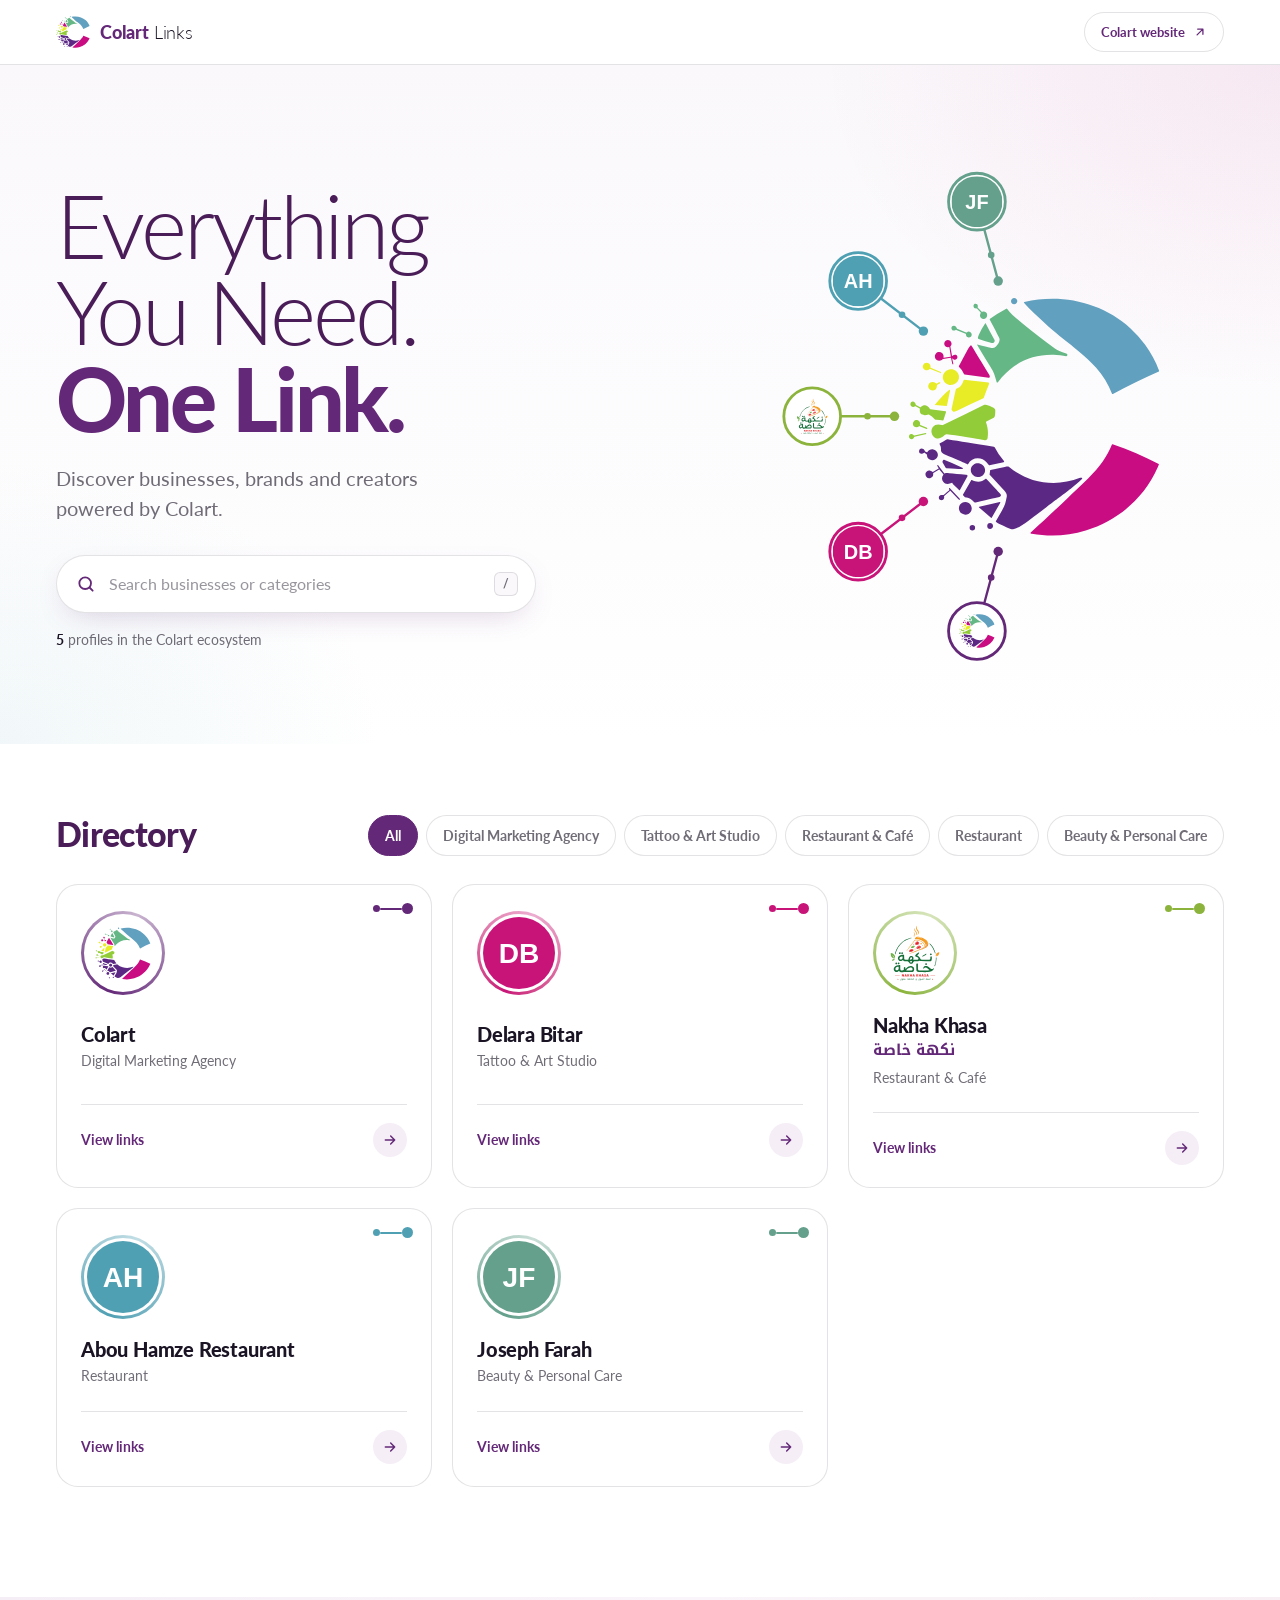
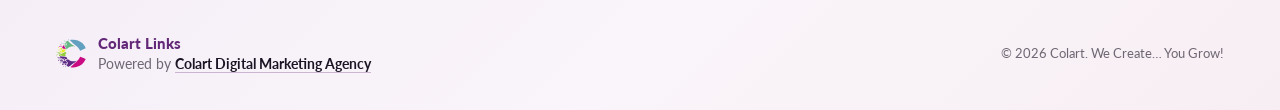
==== commit 0f8bac4c: "Revise index.html for Colart Links branding Updated the HTML structure and content for Colart Links," ====
--- a/index.html
+++ b/index.html
@@ -3,108 +3,94 @@
 <head>
   <meta charset="UTF-8">
   <meta name="viewport" content="width=device-width, initial-scale=1, viewport-fit=cover">
-  <title>Contact Delara Bitar | Del’Arts &amp; Delar Tattoo</title>
-  <meta name="description" content="Contact Delara Bitar, Del’Arts and Delar Tattoo on WhatsApp, Facebook, Instagram and TikTok.">
-  <meta name="theme-color" content="#FED606">
-  <link rel="canonical" href="https://contact.delarabitar.com/">
+  <title>Colart Links | Everything You Need. One Link.</title>
+  <meta name="description" content="Discover businesses, brands and creators powered by Colart. One link for every profile in the Colart ecosystem.">
+  <meta name="theme-color" content="#642878">
+  <link rel="canonical" href="https://links.colartdigitalmarketingagency.com/">
 
   <meta property="og:type" content="website">
-  <meta property="og:title" content="Contact Delara Bitar">
-  <meta property="og:description" content="Delara Bitar · Del’Arts · Delar Tattoo: all contacts in one place.">
-  <meta property="og:url" content="https://contact.delarabitar.com/">
-  <meta property="og:image" content="https://contact.delarabitar.com/assets/favicon.png">
+  <meta property="og:site_name" content="Colart Links">
+  <meta property="og:title" content="Colart Links | Everything You Need. One Link.">
+  <meta property="og:description" content="Discover businesses, brands and creators powered by Colart.">
+  <meta property="og:url" content="https://links.colartdigitalmarketingagency.com/">
+  <meta property="og:image" content="https://links.colartdigitalmarketingagency.com/assets/favicon.png">
+  <meta name="twitter:card" content="summary">
 
   <link rel="icon" type="image/png" href="assets/favicon.png">
   <link rel="apple-touch-icon" href="assets/favicon.png">
 
   <link rel="preconnect" href="https://fonts.googleapis.com">
   <link rel="preconnect" href="https://fonts.gstatic.com" crossorigin>
-  <link href="https://fonts.googleapis.com/css2?family=Caveat:wght@600&family=DM+Sans:wght@400;500;700&family=Playfair+Display:ital,wght@0,700;0,900;1,900&display=swap" rel="stylesheet">
-  <link rel="stylesheet" href="style.css">
+  <link href="https://fonts.googleapis.com/css2?family=Lato:wght@300;400;700;900&family=Noto+Kufi+Arabic:wght@400;700&display=swap" rel="stylesheet">
+  <link rel="stylesheet" href="links.css">
 </head>
 <body>
 
+  <header class="site-header">
+    <div class="wrap">
+      <a class="brand" href="./" aria-label="Colart Links home">
+        <img src="assets/colart-mark.svg" alt="" width="34" height="32">
+        <span class="brand-name"><b>Colart</b> <span>Links</span></span>
+      </a>
+      <a class="header-link" href="https://colartdigitalmarketingagency.com" target="_blank" rel="noopener">
+        <span><span class="long">Colart </span>website</span>
+        <svg viewBox="0 0 24 24" fill="none" stroke="currentColor" stroke-width="2.2" stroke-linecap="round" stroke-linejoin="round" aria-hidden="true"><path d="M7 17 17 7M8 7h9v9"/></svg>
+      </a>
+    </div>
+  </header>
+
   <main>
-    <section class="ct-hero">
-      <div class="ct-hero-content">
-        <span class="ct-hero-eyebrow">Let’s connect</span>
-        <h1 class="ct-hero-title">Get in <em>touch</em> with <span class="accent-yellow">Delara</span></h1>
-        <p class="ct-hero-subtitle">Art, painting and tattoos. Choose who you’d like to reach and message us directly.</p>
-        <a class="site-btn" href="https://www.delarabitar.com/" target="_blank" rel="noopener">Visit delarabitar.com <svg viewBox="0 0 24 24" fill="none" stroke="currentColor" stroke-width="2.2" stroke-linecap="round" stroke-linejoin="round" aria-hidden="true"><path d="M7 17 17 7M8 7h9v9"/></svg></a>
+    <section class="hero">
+      <div class="wrap">
+        <div>
+          <h1 class="hero-title"><span>Everything</span> <span>You Need.</span> <strong>One Link.</strong></h1>
+          <p class="hero-sub">Discover businesses, brands and creators powered by Colart.</p>
+
+          <form class="search" role="search" onsubmit="return false">
+            <label for="q" class="sr-only">Search profiles</label>
+            <svg viewBox="0 0 24 24" fill="none" stroke="currentColor" stroke-width="2.2" stroke-linecap="round" aria-hidden="true"><circle cx="11" cy="11" r="7"/><path d="m20 20-3.5-3.5"/></svg>
+            <input id="q" type="search" placeholder="Search businesses or categories" autocomplete="off" spellcheck="false" enterkeyhint="go" aria-controls="grid">
+            <kbd aria-hidden="true">/</kbd>
+          </form>
+          <p class="hero-count" id="count"></p>
+        </div>
+
+        <div class="eco" id="eco" aria-hidden="true"></div>
       </div>
     </section>
 
-    <section class="ct-cards" aria-label="Contacts">
-      <div class="ct-grid">
-        <article class="card card--delara">
-          <div class="card-media card-media--logo"><img src="assets/delara-bitar-logo.svg" alt="" width="250" height="124"></div>
-          <h2 class="sr-only">Delara Bitar</h2>
-          <p class="card-script">The artist</p>
-          <p class="card-handle">@delarabitar</p>
+    <section class="directory" aria-labelledby="dir-title">
+      <div class="wrap">
+        <div class="dir-head">
+          <h2 id="dir-title">Directory</h2>
+          <div class="filters" id="filters" role="group" aria-label="Filter by category"></div>
+        </div>
 
-          <div class="card-actions">
-            <a class="btn-wa" href="https://wa.me/9613341253" target="_blank" rel="noopener" aria-label="WhatsApp Delara Bitar"><svg viewBox="0 0 24 24" aria-hidden="true"><path d="M17.472 14.382c-.297-.149-1.758-.867-2.03-.967-.273-.099-.471-.148-.67.15-.197.297-.767.966-.94 1.164-.173.199-.347.223-.644.075-.297-.15-1.255-.463-2.39-1.475-.883-.788-1.48-1.761-1.653-2.059-.173-.297-.018-.458.13-.606.134-.133.298-.347.446-.52.149-.174.198-.298.298-.497.099-.198.05-.371-.025-.52-.075-.149-.669-1.612-.916-2.207-.242-.579-.487-.5-.669-.51-.173-.008-.371-.01-.57-.01-.198 0-.52.074-.792.372-.272.297-1.04 1.016-1.04 2.479 0 1.462 1.065 2.875 1.213 3.074.149.198 2.096 3.2 5.077 4.487.709.306 1.262.489 1.694.625.712.227 1.36.195 1.871.118.571-.085 1.758-.719 2.006-1.413.248-.694.248-1.289.173-1.413-.074-.124-.272-.198-.57-.347m-5.421 7.403h-.004a9.87 9.87 0 01-5.031-1.378l-.361-.214-3.741.982.998-3.648-.235-.374a9.86 9.86 0 01-1.51-5.26c.001-5.45 4.436-9.884 9.888-9.884 2.64 0 5.122 1.03 6.988 2.898a9.825 9.825 0 012.893 6.994c-.003 5.45-4.437 9.884-9.885 9.884m8.413-18.297A11.815 11.815 0 0012.05 0C5.495 0 .16 5.335.157 11.892c0 2.096.547 4.142 1.588 5.945L.057 24l6.305-1.654a11.882 11.882 0 005.683 1.448h.005c6.554 0 11.89-5.335 11.893-11.893a11.821 11.821 0 00-3.48-8.413z"/></svg>WhatsApp</a>
-            <a class="btn-social" href="https://www.facebook.com/delarabitar" target="_blank" rel="noopener" aria-label="Delara Bitar on Facebook"><svg viewBox="0 0 24 24" fill="currentColor" aria-hidden="true"><path d="M9.101 23.691v-7.98H6.627v-3.667h2.474v-1.58c0-4.085 1.848-5.978 5.858-5.978.401 0 .955.042 1.468.103a8.68 8.68 0 0 1 1.141.195v3.325a8.623 8.623 0 0 0-.653-.036 26.805 26.805 0 0 0-.733-.009c-.707 0-1.259.096-1.675.309a1.686 1.686 0 0 0-.679.622c-.258.42-.374.995-.374 1.752v1.297h3.919l-.386 2.103-.287 1.564h-3.246v8.245C19.396 23.238 24 18.179 24 12.044c0-6.627-5.373-12-12-12s-12 5.373-12 12c0 5.628 3.874 10.35 9.101 11.647Z"/></svg>Facebook</a>
-            <a class="btn-social" href="https://www.instagram.com/delarabitar" target="_blank" rel="noopener" aria-label="Delara Bitar on Instagram"><svg viewBox="0 0 24 24" fill="none" stroke="currentColor" stroke-width="2" stroke-linecap="round" stroke-linejoin="round" aria-hidden="true"><rect x="2.5" y="2.5" width="19" height="19" rx="5.5"/><circle cx="12" cy="12" r="4.3"/><circle cx="17.6" cy="6.4" r="1.1" fill="currentColor" stroke="none"/></svg>Instagram</a>
-            <a class="btn-social" href="https://www.tiktok.com/@delarabitar" target="_blank" rel="noopener" aria-label="Delara Bitar on TikTok"><svg viewBox="0 0 24 24" fill="currentColor" aria-hidden="true"><path d="M16.6 5.82A4.28 4.28 0 0 1 15.54 3h-3.09v12.4a2.59 2.59 0 0 1-2.59 2.5c-1.42 0-2.6-1.16-2.6-2.6 0-1.72 1.66-3.01 3.37-2.48V9.66c-3.45-.46-6.47 2.22-6.47 5.64 0 3.33 2.76 5.7 5.69 5.7 3.14 0 5.69-2.55 5.69-5.7V9.01a7.35 7.35 0 0 0 4.3 1.38V7.3s-1.88.09-3.24-1.48z"/></svg>TikTok</a>
-            <a class="btn-web" href="https://www.delarabitar.com/" target="_blank" rel="noopener">Visit website <svg viewBox="0 0 24 24" fill="none" stroke="currentColor" stroke-width="2.2" stroke-linecap="round" stroke-linejoin="round" aria-hidden="true"><path d="M7 17 17 7M8 7h9v9"/></svg></a>
-          </div>
-        </article>
-        <article class="card card--arts">
-          <div class="card-media"><img src="assets/delarts-logo.webp" alt="Del'Arts logo" width="124" height="124" loading="lazy" decoding="async"></div>
-          <p class="card-script">Art &amp; painting</p>
-          <h2 class="card-name">Del’Arts</h2>
-          <p class="card-handle">@delararts</p>
+        <ul class="grid" id="grid"></ul>
 
-          <div class="card-actions">
-            <a class="btn-wa" href="https://wa.me/9613341253" target="_blank" rel="noopener" aria-label="WhatsApp Del’Arts"><svg viewBox="0 0 24 24" aria-hidden="true"><path d="M17.472 14.382c-.297-.149-1.758-.867-2.03-.967-.273-.099-.471-.148-.67.15-.197.297-.767.966-.94 1.164-.173.199-.347.223-.644.075-.297-.15-1.255-.463-2.39-1.475-.883-.788-1.48-1.761-1.653-2.059-.173-.297-.018-.458.13-.606.134-.133.298-.347.446-.52.149-.174.198-.298.298-.497.099-.198.05-.371-.025-.52-.075-.149-.669-1.612-.916-2.207-.242-.579-.487-.5-.669-.51-.173-.008-.371-.01-.57-.01-.198 0-.52.074-.792.372-.272.297-1.04 1.016-1.04 2.479 0 1.462 1.065 2.875 1.213 3.074.149.198 2.096 3.2 5.077 4.487.709.306 1.262.489 1.694.625.712.227 1.36.195 1.871.118.571-.085 1.758-.719 2.006-1.413.248-.694.248-1.289.173-1.413-.074-.124-.272-.198-.57-.347m-5.421 7.403h-.004a9.87 9.87 0 01-5.031-1.378l-.361-.214-3.741.982.998-3.648-.235-.374a9.86 9.86 0 01-1.51-5.26c.001-5.45 4.436-9.884 9.888-9.884 2.64 0 5.122 1.03 6.988 2.898a9.825 9.825 0 012.893 6.994c-.003 5.45-4.437 9.884-9.885 9.884m8.413-18.297A11.815 11.815 0 0012.05 0C5.495 0 .16 5.335.157 11.892c0 2.096.547 4.142 1.588 5.945L.057 24l6.305-1.654a11.882 11.882 0 005.683 1.448h.005c6.554 0 11.89-5.335 11.893-11.893a11.821 11.821 0 00-3.48-8.413z"/></svg>WhatsApp</a>
-            <a class="btn-social" href="https://www.facebook.com/delararts" target="_blank" rel="noopener" aria-label="Del’Arts on Facebook"><svg viewBox="0 0 24 24" fill="currentColor" aria-hidden="true"><path d="M9.101 23.691v-7.98H6.627v-3.667h2.474v-1.58c0-4.085 1.848-5.978 5.858-5.978.401 0 .955.042 1.468.103a8.68 8.68 0 0 1 1.141.195v3.325a8.623 8.623 0 0 0-.653-.036 26.805 26.805 0 0 0-.733-.009c-.707 0-1.259.096-1.675.309a1.686 1.686 0 0 0-.679.622c-.258.42-.374.995-.374 1.752v1.297h3.919l-.386 2.103-.287 1.564h-3.246v8.245C19.396 23.238 24 18.179 24 12.044c0-6.627-5.373-12-12-12s-12 5.373-12 12c0 5.628 3.874 10.35 9.101 11.647Z"/></svg>Facebook</a>
-            <a class="btn-social" href="https://www.instagram.com/delararts" target="_blank" rel="noopener" aria-label="Del’Arts on Instagram"><svg viewBox="0 0 24 24" fill="none" stroke="currentColor" stroke-width="2" stroke-linecap="round" stroke-linejoin="round" aria-hidden="true"><rect x="2.5" y="2.5" width="19" height="19" rx="5.5"/><circle cx="12" cy="12" r="4.3"/><circle cx="17.6" cy="6.4" r="1.1" fill="currentColor" stroke="none"/></svg>Instagram</a>
-            <a class="btn-social" href="https://www.tiktok.com/@delararts" target="_blank" rel="noopener" aria-label="Del’Arts on TikTok"><svg viewBox="0 0 24 24" fill="currentColor" aria-hidden="true"><path d="M16.6 5.82A4.28 4.28 0 0 1 15.54 3h-3.09v12.4a2.59 2.59 0 0 1-2.59 2.5c-1.42 0-2.6-1.16-2.6-2.6 0-1.72 1.66-3.01 3.37-2.48V9.66c-3.45-.46-6.47 2.22-6.47 5.64 0 3.33 2.76 5.7 5.69 5.7 3.14 0 5.69-2.55 5.69-5.7V9.01a7.35 7.35 0 0 0 4.3 1.38V7.3s-1.88.09-3.24-1.48z"/></svg>TikTok</a>
-            <a class="btn-web" href="https://www.delarabitar.com/delar-tattoo/" target="_blank" rel="noopener">Visit website <svg viewBox="0 0 24 24" fill="none" stroke="currentColor" stroke-width="2.2" stroke-linecap="round" stroke-linejoin="round" aria-hidden="true"><path d="M7 17 17 7M8 7h9v9"/></svg></a>
-          </div>
-        </article>
-        <article class="card card--tattoo">
-          <div class="card-media"><img src="assets/delartattoo-logo.webp" alt="Delar Tattoo logo" width="124" height="124" loading="lazy" decoding="async"></div>
-          <p class="card-script">Tattoo studio</p>
-          <h2 class="card-name">Delar Tattoo</h2>
-          <p class="card-handle">@delartattoo</p>
+        <div class="empty" id="empty">
+          <p>No profiles match <span id="empty-term"></span>.</p>
+          <p>Try a business name, a person, or a category like “Restaurant”.</p>
+          <button type="button" id="clear">Show all profiles</button>
+        </div>
+        <p class="sr-only" role="status" aria-live="polite" id="status"></p>
 
-          <div class="card-actions">
-            <a class="btn-wa" href="https://wa.me/9613341253" target="_blank" rel="noopener" aria-label="WhatsApp Delar Tattoo"><svg viewBox="0 0 24 24" aria-hidden="true"><path d="M17.472 14.382c-.297-.149-1.758-.867-2.03-.967-.273-.099-.471-.148-.67.15-.197.297-.767.966-.94 1.164-.173.199-.347.223-.644.075-.297-.15-1.255-.463-2.39-1.475-.883-.788-1.48-1.761-1.653-2.059-.173-.297-.018-.458.13-.606.134-.133.298-.347.446-.52.149-.174.198-.298.298-.497.099-.198.05-.371-.025-.52-.075-.149-.669-1.612-.916-2.207-.242-.579-.487-.5-.669-.51-.173-.008-.371-.01-.57-.01-.198 0-.52.074-.792.372-.272.297-1.04 1.016-1.04 2.479 0 1.462 1.065 2.875 1.213 3.074.149.198 2.096 3.2 5.077 4.487.709.306 1.262.489 1.694.625.712.227 1.36.195 1.871.118.571-.085 1.758-.719 2.006-1.413.248-.694.248-1.289.173-1.413-.074-.124-.272-.198-.57-.347m-5.421 7.403h-.004a9.87 9.87 0 01-5.031-1.378l-.361-.214-3.741.982.998-3.648-.235-.374a9.86 9.86 0 01-1.51-5.26c.001-5.45 4.436-9.884 9.888-9.884 2.64 0 5.122 1.03 6.988 2.898a9.825 9.825 0 012.893 6.994c-.003 5.45-4.437 9.884-9.885 9.884m8.413-18.297A11.815 11.815 0 0012.05 0C5.495 0 .16 5.335.157 11.892c0 2.096.547 4.142 1.588 5.945L.057 24l6.305-1.654a11.882 11.882 0 005.683 1.448h.005c6.554 0 11.89-5.335 11.893-11.893a11.821 11.821 0 00-3.48-8.413z"/></svg>WhatsApp</a>
-            <a class="btn-social" href="https://www.facebook.com/delartattoo" target="_blank" rel="noopener" aria-label="Delar Tattoo on Facebook"><svg viewBox="0 0 24 24" fill="currentColor" aria-hidden="true"><path d="M9.101 23.691v-7.98H6.627v-3.667h2.474v-1.58c0-4.085 1.848-5.978 5.858-5.978.401 0 .955.042 1.468.103a8.68 8.68 0 0 1 1.141.195v3.325a8.623 8.623 0 0 0-.653-.036 26.805 26.805 0 0 0-.733-.009c-.707 0-1.259.096-1.675.309a1.686 1.686 0 0 0-.679.622c-.258.42-.374.995-.374 1.752v1.297h3.919l-.386 2.103-.287 1.564h-3.246v8.245C19.396 23.238 24 18.179 24 12.044c0-6.627-5.373-12-12-12s-12 5.373-12 12c0 5.628 3.874 10.35 9.101 11.647Z"/></svg>Facebook</a>
-            <a class="btn-social" href="https://www.instagram.com/delartattoo" target="_blank" rel="noopener" aria-label="Delar Tattoo on Instagram"><svg viewBox="0 0 24 24" fill="none" stroke="currentColor" stroke-width="2" stroke-linecap="round" stroke-linejoin="round" aria-hidden="true"><rect x="2.5" y="2.5" width="19" height="19" rx="5.5"/><circle cx="12" cy="12" r="4.3"/><circle cx="17.6" cy="6.4" r="1.1" fill="currentColor" stroke="none"/></svg>Instagram</a>
-            <a class="btn-social" href="https://www.tiktok.com/@delartattoo" target="_blank" rel="noopener" aria-label="Delar Tattoo on TikTok"><svg viewBox="0 0 24 24" fill="currentColor" aria-hidden="true"><path d="M16.6 5.82A4.28 4.28 0 0 1 15.54 3h-3.09v12.4a2.59 2.59 0 0 1-2.59 2.5c-1.42 0-2.6-1.16-2.6-2.6 0-1.72 1.66-3.01 3.37-2.48V9.66c-3.45-.46-6.47 2.22-6.47 5.64 0 3.33 2.76 5.7 5.69 5.7 3.14 0 5.69-2.55 5.69-5.7V9.01a7.35 7.35 0 0 0 4.3 1.38V7.3s-1.88.09-3.24-1.48z"/></svg>TikTok</a>
-            <a class="btn-web" href="https://www.delarabitar.com/delar-tattoo/" target="_blank" rel="noopener">Visit website <svg viewBox="0 0 24 24" fill="none" stroke="currentColor" stroke-width="2.2" stroke-linecap="round" stroke-linejoin="round" aria-hidden="true"><path d="M7 17 17 7M8 7h9v9"/></svg></a>
-          </div>
-        </article>
+        <noscript><p>Turn on JavaScript to browse the Colart Links directory.</p></noscript>
       </div>
     </section>
-
-    <div class="listed-wrap">
-      <a class="listed" href="https://wa.me/96170649423" target="_blank" rel="noopener">
-        <span>
-          <span class="listed-q">Want your links to be listed?</span>
-          <span class="listed-a">Contact Colart Digital Marketing Agency</span>
-        </span>
-        <span class="listed-icon" aria-hidden="true"><svg viewBox="0 0 24 24" aria-hidden="true"><path d="M17.472 14.382c-.297-.149-1.758-.867-2.03-.967-.273-.099-.471-.148-.67.15-.197.297-.767.966-.94 1.164-.173.199-.347.223-.644.075-.297-.15-1.255-.463-2.39-1.475-.883-.788-1.48-1.761-1.653-2.059-.173-.297-.018-.458.13-.606.134-.133.298-.347.446-.52.149-.174.198-.298.298-.497.099-.198.05-.371-.025-.52-.075-.149-.669-1.612-.916-2.207-.242-.579-.487-.5-.669-.51-.173-.008-.371-.01-.57-.01-.198 0-.52.074-.792.372-.272.297-1.04 1.016-1.04 2.479 0 1.462 1.065 2.875 1.213 3.074.149.198 2.096 3.2 5.077 4.487.709.306 1.262.489 1.694.625.712.227 1.36.195 1.871.118.571-.085 1.758-.719 2.006-1.413.248-.694.248-1.289.173-1.413-.074-.124-.272-.198-.57-.347m-5.421 7.403h-.004a9.87 9.87 0 01-5.031-1.378l-.361-.214-3.741.982.998-3.648-.235-.374a9.86 9.86 0 01-1.51-5.26c.001-5.45 4.436-9.884 9.888-9.884 2.64 0 5.122 1.03 6.988 2.898a9.825 9.825 0 012.893 6.994c-.003 5.45-4.437 9.884-9.885 9.884m8.413-18.297A11.815 11.815 0 0012.05 0C5.495 0 .16 5.335.157 11.892c0 2.096.547 4.142 1.588 5.945L.057 24l6.305-1.654a11.882 11.882 0 005.683 1.448h.005c6.554 0 11.89-5.335 11.893-11.893a11.821 11.821 0 00-3.48-8.413z"/></svg></span>
-      </a>
-    </div>
   </main>
 
-  <footer class="footer">
-    <div class="footer-credits">
-      <span class="footer-credit">
-        <span class="footer-label">Structured by</span>
-        <a href="https://colartdigitalmarketingagency.com" target="_blank" rel="noopener">Colart Digital Marketing Agency</a>
-      </span>
-      <span class="footer-sep" aria-hidden="true">·</span>
-      <span class="footer-credit">
-        <span class="footer-label">Hosted by</span>
-        <a href="https://links.colartdigitalmarketingagency.com" target="_blank" rel="noopener">Links By Colart</a>
-      </span>
+  <footer class="site-footer">
+    <div class="wrap">
+      <div class="foot-brand">
+        <img src="assets/colart-mark.svg" alt="" width="30" height="29" loading="lazy">
+        <p><b>Colart Links</b>Powered by <a href="https://colartdigitalmarketingagency.com" target="_blank" rel="noopener">Colart Digital Marketing Agency</a></p>
+      </div>
+      <p class="foot-copy">© <span id="year">2026</span> Colart. We Create… You Grow!</p>
     </div>
   </footer>
 
+  <script src="clients.js"></script>
+  <script src="links.js"></script>
 </body>
 </html>
--- a/links.css
+++ b/links.css
@@ -0,0 +1,448 @@
+/* ===========================================
+   COLART LINKS
+   links.colartdigitalmarketingagency.com
+   Built on the Colart brand tokens (style.css)
+=========================================== */
+
+/* 1. TOKENS & RESET ======================= */
+:root {
+  --purple:     #642878;
+  --purple-dk:  #4a1d59;
+  --magenta:    #c81478;
+  --magenta-lt: #e64497;
+  --teal:       #50a0b4;
+  --mint:       #64a08c;
+  --lime:       #8cb43c;
+  --yellow:     #dcdc3c;
+
+  --ink:      #1a1424;
+  --bg:       #ffffff;
+  --bg-soft:  #faf8fb;
+  --tint:     #f5eef7;
+  --line:     rgba(26, 20, 36, .12);
+  --muted:    rgba(26, 20, 36, .62);
+
+  --font: 'Lato', 'Noto Kufi Arabic', system-ui, -apple-system, 'Segoe UI', sans-serif;
+  --ease: cubic-bezier(.2, .7, .2, 1);
+  --wrap: 1240px;
+  --gutter: clamp(20px, 5vw, 36px);
+}
+
+*, *::before, *::after { margin: 0; padding: 0; box-sizing: border-box; }
+html { -webkit-text-size-adjust: 100%; }
+body {
+  font-family: var(--font);
+  font-weight: 400;
+  line-height: 1.55;
+  color: var(--ink);
+  background: var(--bg);
+  -webkit-font-smoothing: antialiased;
+  -moz-osx-font-smoothing: grayscale;
+  min-height: 100vh;
+  display: flex;
+  flex-direction: column;
+}
+main { flex: 1; }
+a { color: inherit; text-decoration: none; }
+img, svg { display: block; max-width: 100%; }
+button, input { font: inherit; color: inherit; }
+:focus-visible { outline: 3px solid var(--magenta); outline-offset: 3px; border-radius: 6px; }
+.sr-only {
+  position: absolute; width: 1px; height: 1px; padding: 0; margin: -1px;
+  overflow: hidden; clip: rect(0 0 0 0); white-space: nowrap; border: 0;
+}
+.wrap { width: 100%; max-width: var(--wrap); margin: 0 auto; padding: 0 var(--gutter); }
+
+/* 2. HEADER =============================== */
+.site-header {
+  position: sticky;
+  top: 0;
+  z-index: 20;
+  background: rgba(255, 255, 255, .88);
+  backdrop-filter: blur(14px);
+  -webkit-backdrop-filter: blur(14px);
+  border-bottom: 1px solid var(--line);
+}
+.site-header .wrap {
+  display: flex;
+  align-items: center;
+  justify-content: space-between;
+  height: 64px;
+}
+.brand { display: inline-flex; align-items: center; gap: 10px; }
+.brand img { width: 34px; height: auto; transition: transform .5s var(--ease); }
+.brand:hover img { transform: rotate(-8deg) scale(1.06); }
+.brand-name { font-size: 18px; letter-spacing: -.01em; line-height: 1; color: var(--purple); }
+.brand-name b { font-weight: 900; }
+.brand-name span { font-weight: 300; color: var(--ink); }
+
+.header-link {
+  display: inline-flex;
+  align-items: center;
+  gap: 8px;
+  padding: 9px 16px;
+  border-radius: 999px;
+  border: 1px solid var(--line);
+  font-size: 13px;
+  font-weight: 700;
+  color: var(--purple);
+  transition: background .3s, color .3s, border-color .3s;
+}
+.header-link:hover { background: var(--purple); border-color: var(--purple); color: #fff; }
+.header-link svg { width: 14px; height: 14px; }
+@media (max-width: 480px) { .header-link .long { display: none; } }
+
+/* 3. HERO ================================= */
+.hero {
+  position: relative;
+  overflow: hidden;
+  padding: clamp(44px, 8vw, 96px) 0 clamp(36px, 6vw, 72px);
+  background:
+    radial-gradient(60% 80% at 100% 0%, rgba(200, 20, 120, .07) 0%, transparent 60%),
+    radial-gradient(50% 70% at 0% 100%, rgba(80, 160, 180, .08) 0%, transparent 60%),
+    linear-gradient(180deg, var(--bg-soft) 0%, #fff 100%);
+}
+.hero .wrap {
+  display: grid;
+  grid-template-columns: 1fr;
+  gap: 40px;
+  align-items: center;
+}
+@media (min-width: 900px) {
+  .hero .wrap { grid-template-columns: 1.1fr 1fr; gap: 56px; }
+}
+
+.hero-title {
+  font-weight: 300;
+  font-size: clamp(40px, 7.4vw, 88px);
+  line-height: .98;
+  letter-spacing: -.035em;
+  color: var(--purple-dk);
+}
+.hero-title span { display: block; }
+.hero-title strong { font-weight: 900; color: var(--purple); display: block; }
+.hero-sub {
+  margin-top: 22px;
+  font-size: clamp(17px, 2.1vw, 20px);
+  line-height: 1.5;
+  color: var(--muted);
+  max-width: 34ch;
+}
+
+/* Search */
+.search {
+  position: relative;
+  margin-top: 32px;
+  max-width: 480px;
+}
+.search svg {
+  position: absolute;
+  left: 20px; top: 50%;
+  width: 20px; height: 20px;
+  transform: translateY(-50%);
+  color: var(--purple);
+  pointer-events: none;
+}
+.search input {
+  width: 100%;
+  height: 58px;
+  padding: 0 56px 0 52px;
+  border-radius: 999px;
+  border: 1.5px solid var(--line);
+  background: #fff;
+  font-size: 16px;
+  box-shadow: 0 10px 30px -12px rgba(100, 40, 120, .25);
+  transition: border-color .3s, box-shadow .3s;
+  -webkit-appearance: none;
+  appearance: none;
+}
+.search input::placeholder { color: rgba(26, 20, 36, .45); }
+.search input:focus { outline: none; border-color: var(--purple); box-shadow: 0 0 0 4px rgba(100, 40, 120, .12); }
+.search input::-webkit-search-cancel-button { display: none; }
+.search kbd {
+  position: absolute;
+  right: 18px; top: 50%;
+  transform: translateY(-50%);
+  font: 700 12px/1 var(--font);
+  color: var(--muted);
+  border: 1px solid var(--line);
+  border-radius: 6px;
+  padding: 5px 8px;
+  background: var(--bg-soft);
+}
+.search input:focus ~ kbd, .search input:not(:placeholder-shown) ~ kbd { display: none; }
+@media (hover: none) { .search kbd { display: none; } .search input { padding-right: 20px; } }
+
+.hero-count { margin-top: 16px; font-size: 14px; color: var(--muted); }
+.hero-count b { color: var(--ink); }
+
+/* Ecosystem visual (desktop only — keeps mobile light and fast) */
+.eco { display: none; }
+@media (min-width: 900px) {
+  .eco { display: block; width: 100%; max-width: 560px; justify-self: end; }
+}
+.eco svg { width: 100%; height: auto; overflow: visible; }
+.eco .eco-line { fill: none; stroke-width: 2.5; stroke-linecap: round; }
+.eco .eco-dot { stroke: none; }
+.eco .eco-node circle { fill: #fff; stroke-width: 3; transition: transform .4s var(--ease); }
+.eco .eco-node text { font: 900 17px var(--font); text-anchor: middle; dominant-baseline: central; }
+.eco .eco-node { cursor: pointer; transform-box: fill-box; transform-origin: center; transition: transform .4s var(--ease); }
+.eco .eco-node:hover { transform: scale(1.12); }
+
+@media (prefers-reduced-motion: no-preference) {
+  .eco .eco-line { stroke-dasharray: var(--len); stroke-dashoffset: var(--len); animation: draw .9s var(--ease) forwards; animation-delay: var(--d); }
+  .eco .eco-dot, .eco .eco-node { opacity: 0; animation: pop .5s var(--ease) forwards; animation-delay: calc(var(--d) + .55s); }
+  .eco .eco-mark { animation: markIn 1s var(--ease) both; transform-origin: center; transform-box: fill-box; }
+}
+@keyframes draw { to { stroke-dashoffset: 0; } }
+@keyframes pop  { from { opacity: 0; transform: scale(.4); } to { opacity: 1; transform: scale(1); } }
+@keyframes markIn { from { opacity: 0; transform: rotate(-12deg) scale(.92); } to { opacity: 1; transform: none; } }
+
+/* 4. DIRECTORY ============================ */
+.directory { padding: clamp(36px, 6vw, 64px) 0 clamp(64px, 9vw, 110px); }
+.dir-head {
+  display: flex;
+  flex-wrap: wrap;
+  align-items: flex-end;
+  justify-content: space-between;
+  gap: 16px 24px;
+  margin-bottom: 24px;
+}
+.dir-head h2 {
+  font-size: clamp(26px, 3.4vw, 34px);
+  font-weight: 900;
+  letter-spacing: -.02em;
+  color: var(--purple-dk);
+}
+
+/* Category filters — generated from data */
+.filters {
+  display: flex;
+  gap: 8px;
+  overflow-x: auto;
+  scrollbar-width: none;
+  margin: 0 calc(var(--gutter) * -1);
+  padding: 4px var(--gutter);
+  -webkit-mask-image: linear-gradient(90deg, transparent 0, #000 var(--gutter), #000 calc(100% - var(--gutter)), transparent 100%);
+          mask-image: linear-gradient(90deg, transparent 0, #000 var(--gutter), #000 calc(100% - var(--gutter)), transparent 100%);
+}
+.filters::-webkit-scrollbar { display: none; }
+@media (min-width: 760px) {
+  .filters { margin: 0; padding: 4px 0; flex-wrap: wrap; overflow: visible; -webkit-mask-image: none; mask-image: none; }
+}
+.chip {
+  flex: none;
+  padding: 9px 16px;
+  border-radius: 999px;
+  border: 1px solid var(--line);
+  background: #fff;
+  font-size: 14px;
+  font-weight: 700;
+  color: var(--muted);
+  cursor: pointer;
+  transition: background .25s, color .25s, border-color .25s;
+}
+.chip:hover { color: var(--purple); border-color: rgba(100, 40, 120, .35); }
+.chip[aria-pressed="true"] { background: var(--purple); border-color: var(--purple); color: #fff; }
+
+/* Grid */
+.grid {
+  list-style: none;
+  display: grid;
+  grid-template-columns: 1fr;
+  gap: 14px;
+}
+@media (min-width: 600px)  { .grid { grid-template-columns: repeat(2, 1fr); gap: 18px; } }
+@media (min-width: 980px)  { .grid { grid-template-columns: repeat(3, 1fr); gap: 20px; } }
+
+/* Card — horizontal on mobile, stacked on larger screens */
+.card {
+  --accent: var(--purple);
+  position: relative;
+  display: grid;
+  grid-template-columns: auto 1fr auto;
+  align-items: center;
+  gap: 16px;
+  height: 100%;
+  padding: 16px 18px;
+  border-radius: 22px;
+  background: #fff;
+  border: 1px solid var(--line);
+  transition: border-color .35s, transform .35s var(--ease), box-shadow .35s;
+}
+.card:hover {
+  border-color: var(--accent);
+  transform: translateY(-3px);
+  box-shadow: 0 18px 40px -22px var(--accent);
+}
+.card:focus-visible { outline-offset: 4px; border-radius: 22px; }
+
+/* Connector motif from the Colart mark */
+.card-node {
+  position: absolute;
+  top: 18px; right: 18px;
+  display: none;
+  align-items: center;
+  gap: 0;
+}
+.card-node i { display: block; border-radius: 50%; background: var(--accent); }
+.card-node i:nth-child(1) { width: 7px; height: 7px; }
+.card-node i:nth-child(2) { width: 22px; height: 2px; border-radius: 2px; transform-origin: left; transition: width .4s var(--ease); }
+.card-node i:nth-child(3) { width: 11px; height: 11px; }
+.card:hover .card-node i:nth-child(2) { width: 34px; }
+
+.avatar {
+  position: relative;
+  display: block;
+  width: 64px; height: 64px;
+  flex: none;
+  border-radius: 50%;
+  padding: 3px;
+  background: conic-gradient(from 200deg, var(--accent), color-mix(in srgb, var(--accent) 35%, #fff), var(--accent));
+}
+.avatar-in {
+  width: 100%; height: 100%;
+  border-radius: 50%;
+  border: 3px solid #fff;
+  background: var(--accent);
+  color: var(--accent-ink, #fff);
+  display: grid;
+  place-items: center;
+  overflow: hidden;
+  font-weight: 900;
+  font-size: 20px;
+  letter-spacing: -.02em;
+}
+.avatar-in.has-img { background: #fff; }
+.avatar-in img { width: 100%; height: 100%; object-fit: cover; }
+.avatar-in img.contain { width: 78%; height: 78%; object-fit: contain; }
+
+.card-body { min-width: 0; }
+.card-name, .card-cat { display: block; }
+.card-name {
+  font-size: 18px;
+  font-weight: 900;
+  line-height: 1.2;
+  letter-spacing: -.01em;
+  color: var(--ink);
+}
+.card-name-ar {
+  display: table;
+  margin-top: 2px;
+  font-family: 'Noto Kufi Arabic', var(--font);
+  font-weight: 700;
+  font-size: 15px;
+  color: var(--purple);
+}
+.card-cat { margin-top: 4px; font-size: 14px; color: var(--muted); }
+
+.card-cta {
+  display: inline-flex;
+  align-items: center;
+  gap: 8px;
+  font-size: 14px;
+  font-weight: 700;
+  color: var(--purple);
+  white-space: nowrap;
+}
+.card-cta svg { width: 16px; height: 16px; transition: transform .35s var(--ease); }
+.card:hover .card-cta { color: var(--magenta); }
+.card:hover .card-cta svg { transform: translateX(4px); }
+.card-cta .lbl { display: none; }
+.card-cta .arrow-wrap {
+  width: 40px; height: 40px;
+  border-radius: 50%;
+  display: grid; place-items: center;
+  background: var(--tint);
+  transition: background .3s, color .3s;
+}
+.card:hover .arrow-wrap { background: var(--purple); color: #fff; }
+
+@media (min-width: 600px) {
+  .card {
+    grid-template-columns: 1fr;
+    align-items: start;
+    gap: 18px;
+    padding: 26px 24px 22px;
+  }
+  .card-node { display: inline-flex; }
+  .avatar { width: 84px; height: 84px; }
+  .avatar-in { font-size: 26px; }
+  .card-name { font-size: 20px; }
+  .card-cta { margin-top: 6px; padding-top: 18px; border-top: 1px solid var(--line); width: 100%; justify-content: space-between; }
+  .card-cta .lbl { display: inline; }
+  .card-cta .arrow-wrap { width: 34px; height: 34px; }
+}
+
+/* Empty state */
+.empty {
+  display: none;
+  text-align: center;
+  padding: 56px 20px;
+  border: 1.5px dashed rgba(100, 40, 120, .25);
+  border-radius: 22px;
+  background: var(--bg-soft);
+}
+.empty.show { display: block; }
+.empty p { font-size: 17px; color: var(--ink); }
+.empty p + p { margin-top: 6px; font-size: 15px; color: var(--muted); }
+.empty button {
+  margin-top: 20px;
+  padding: 11px 22px;
+  border: 0;
+  border-radius: 999px;
+  background: var(--purple);
+  color: #fff;
+  font-weight: 700;
+  font-size: 14px;
+  cursor: pointer;
+  transition: background .3s;
+}
+.empty button:hover { background: var(--magenta); }
+
+/* 5. FOOTER =============================== */
+.site-footer {
+  background: linear-gradient(135deg, #f5eef7 0%, #faf5fa 50%, #f7eef3 100%);
+  padding: 36px 0;
+}
+.site-footer .wrap {
+  display: flex;
+  flex-wrap: wrap;
+  align-items: center;
+  justify-content: space-between;
+  gap: 14px 24px;
+}
+.foot-brand { display: flex; align-items: center; gap: 12px; }
+.foot-brand img { width: 30px; }
+.foot-brand p { font-size: 14px; color: var(--muted); line-height: 1.4; }
+.foot-brand p b { display: block; font-size: 15px; font-weight: 900; color: var(--purple); }
+.foot-brand a { color: var(--ink); font-weight: 700; border-bottom: 1px solid rgba(100, 40, 120, .3); transition: color .3s, border-color .3s; }
+.foot-brand a:hover { color: var(--magenta); border-color: var(--magenta); }
+.foot-copy { font-size: 13px; color: var(--muted); }
+
+/* 6. 404 PAGE ============================ */
+.notfound {
+  display: grid;
+  place-items: center;
+  padding: clamp(48px, 10vw, 110px) var(--gutter);
+  background: var(--bg-soft);
+  text-align: center;
+}
+.notfound h1 { margin-top: 22px; font-size: clamp(26px, 6vw, 34px); font-weight: 900; letter-spacing: -.02em; line-height: 1.15; }
+.notfound p { margin-top: 8px; color: var(--muted); }
+.back {
+  display: inline-flex;
+  align-items: center;
+  gap: 8px;
+  margin-top: 28px;
+  font-size: 14px;
+  font-weight: 700;
+  color: var(--purple);
+}
+.back svg { width: 16px; height: 16px; transition: transform .3s var(--ease); }
+.back:hover { color: var(--magenta); }
+.back:hover svg { transform: translateX(-4px); }
+
+@media (prefers-reduced-motion: reduce) {
+  *, *::before, *::after { transition: none !important; animation: none !important; }
+}
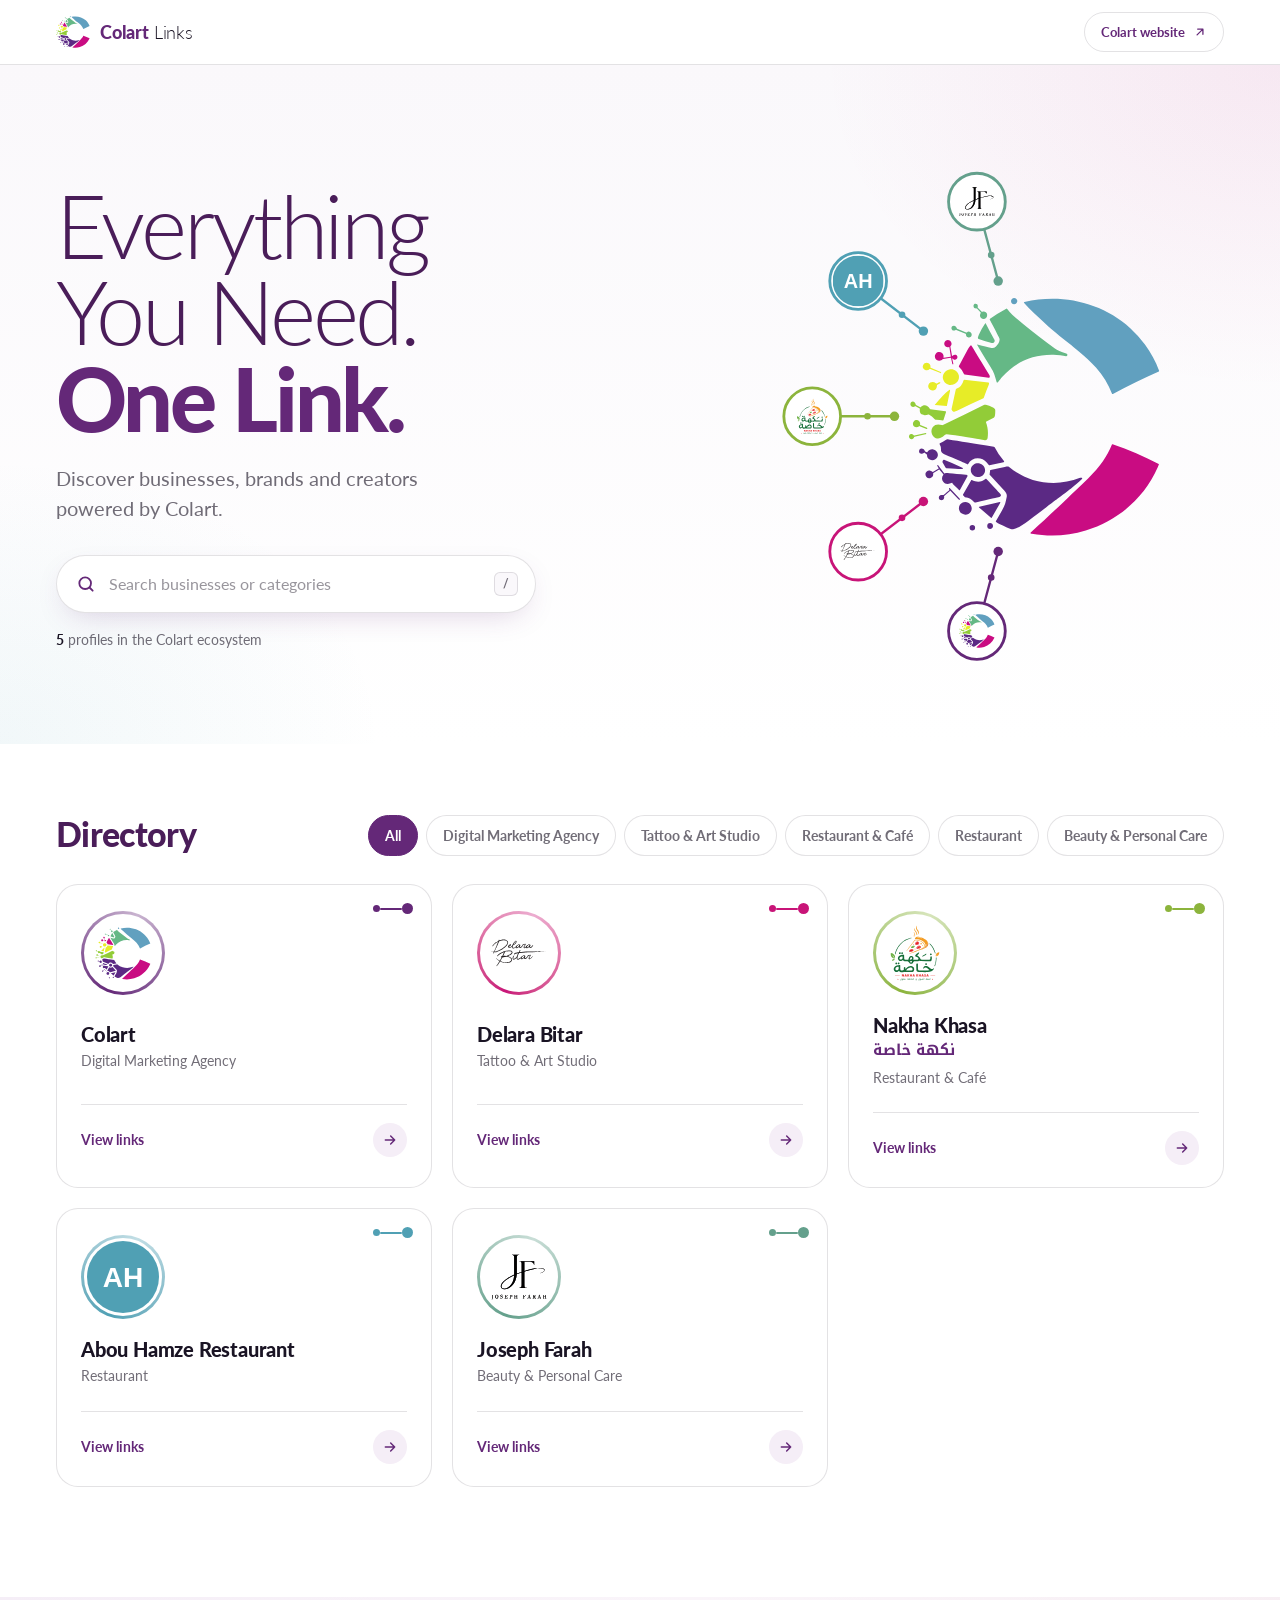
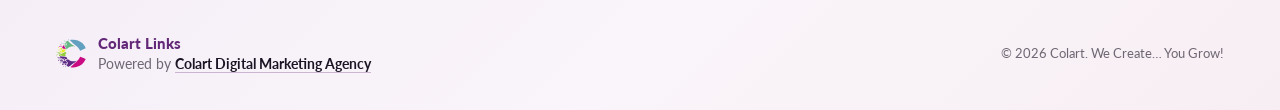
==== commit 2997d3af: "Update stylesheet and script version numbers" ====
--- a/index.html
+++ b/index.html
@@ -22,7 +22,7 @@
   <link rel="preconnect" href="https://fonts.googleapis.com">
   <link rel="preconnect" href="https://fonts.gstatic.com" crossorigin>
   <link href="https://fonts.googleapis.com/css2?family=Lato:wght@300;400;700;900&family=Noto+Kufi+Arabic:wght@400;700&display=swap" rel="stylesheet">
-  <link rel="stylesheet" href="links.css">
+  <link rel="stylesheet" href="links.css?v=4">
 </head>
 <body>
 
@@ -90,7 +90,7 @@
     </div>
   </footer>
 
-  <script src="clients.js"></script>
-  <script src="links.js"></script>
+  <script src="clients.js?v=4"></script>
+  <script src="links.js?v=4"></script>
 </body>
 </html>
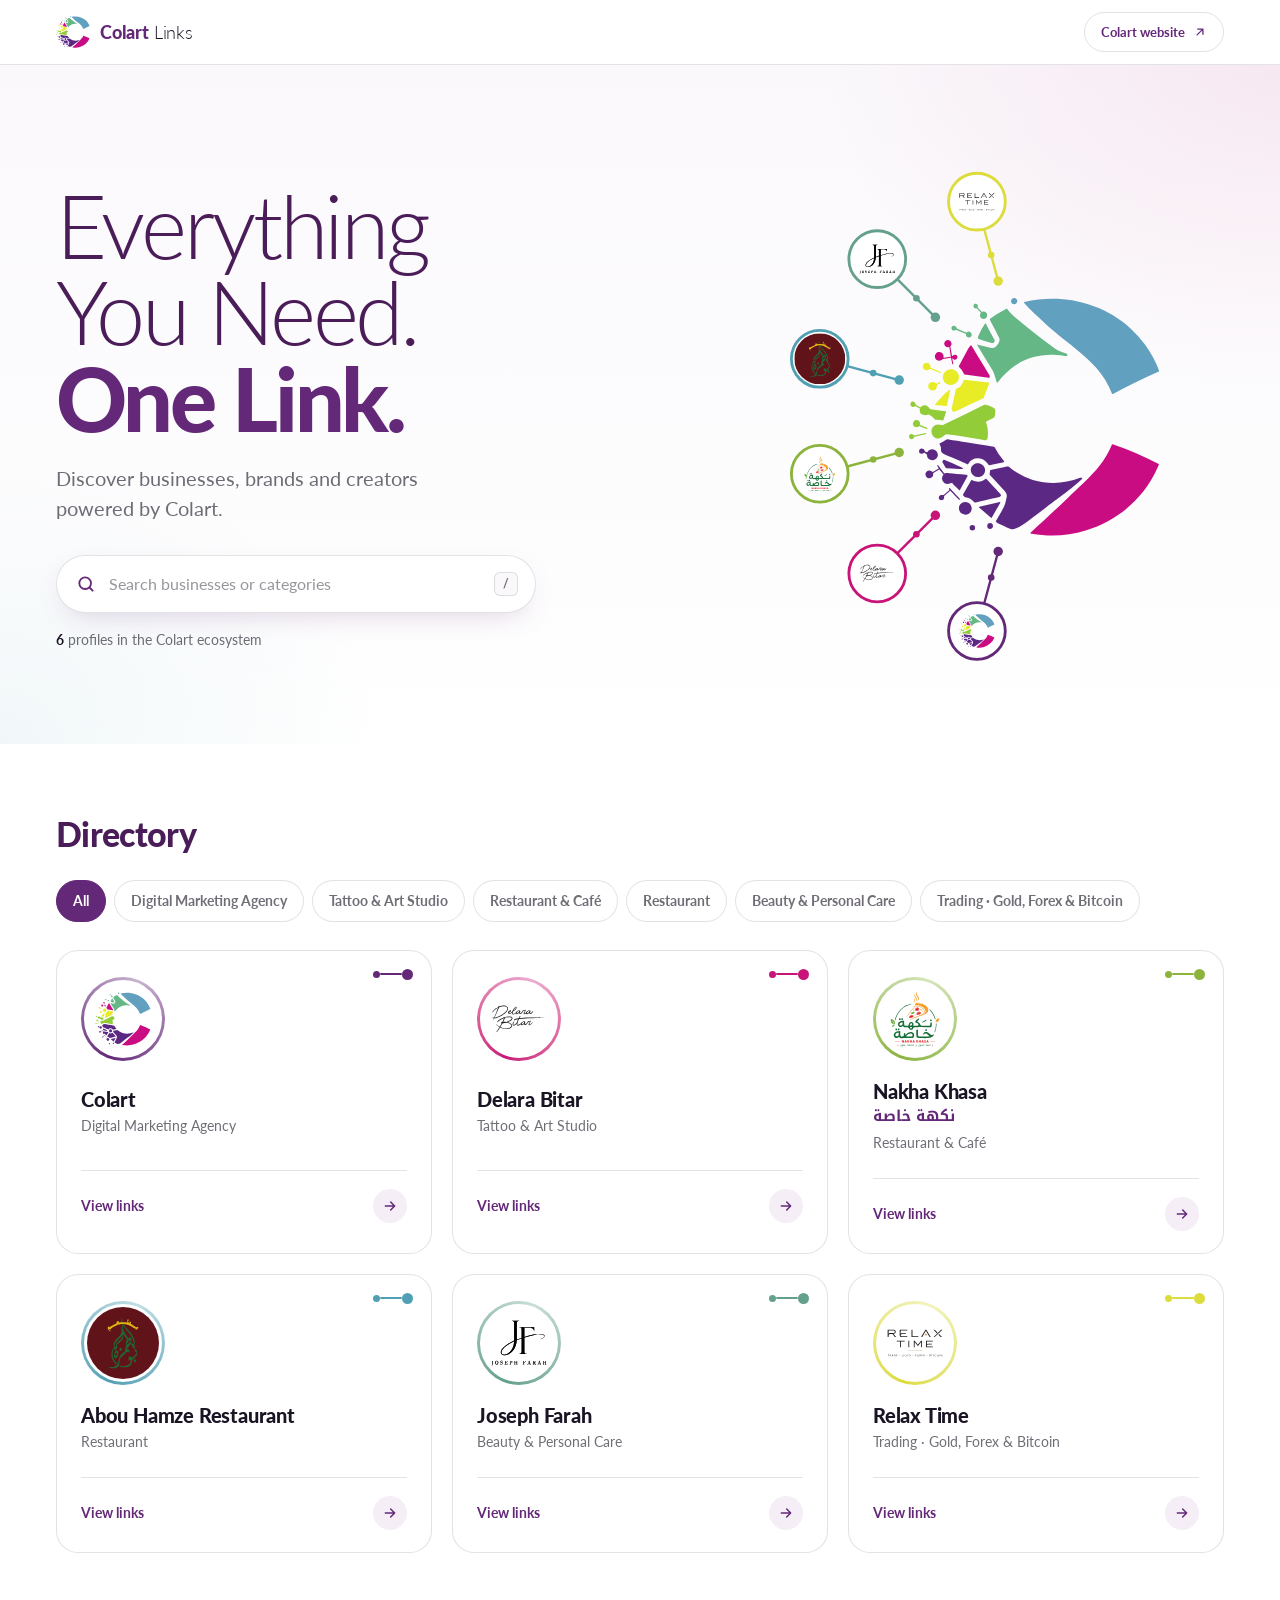
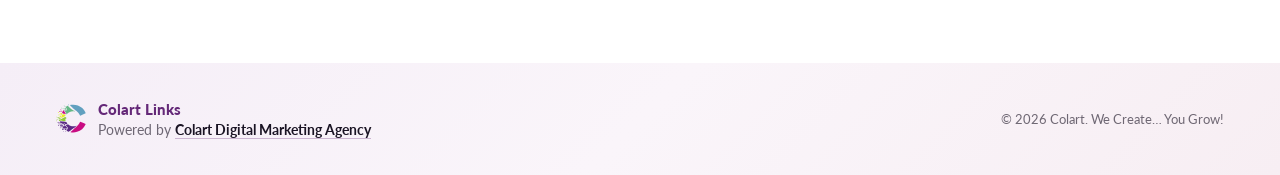
==== commit d89f206c: "Update stylesheet and script version numbers" ====
--- a/index.html
+++ b/index.html
@@ -22,7 +22,7 @@
   <link rel="preconnect" href="https://fonts.googleapis.com">
   <link rel="preconnect" href="https://fonts.gstatic.com" crossorigin>
   <link href="https://fonts.googleapis.com/css2?family=Lato:wght@300;400;700;900&family=Noto+Kufi+Arabic:wght@400;700&display=swap" rel="stylesheet">
-  <link rel="stylesheet" href="links.css?v=4">
+  <link rel="stylesheet" href="links.css?v=6">
 </head>
 <body>
 
@@ -90,7 +90,7 @@
     </div>
   </footer>
 
-  <script src="clients.js?v=4"></script>
-  <script src="links.js?v=4"></script>
+  <script src="clients.js?v=6"></script>
+  <script src="links.js?v=6"></script>
 </body>
 </html>
